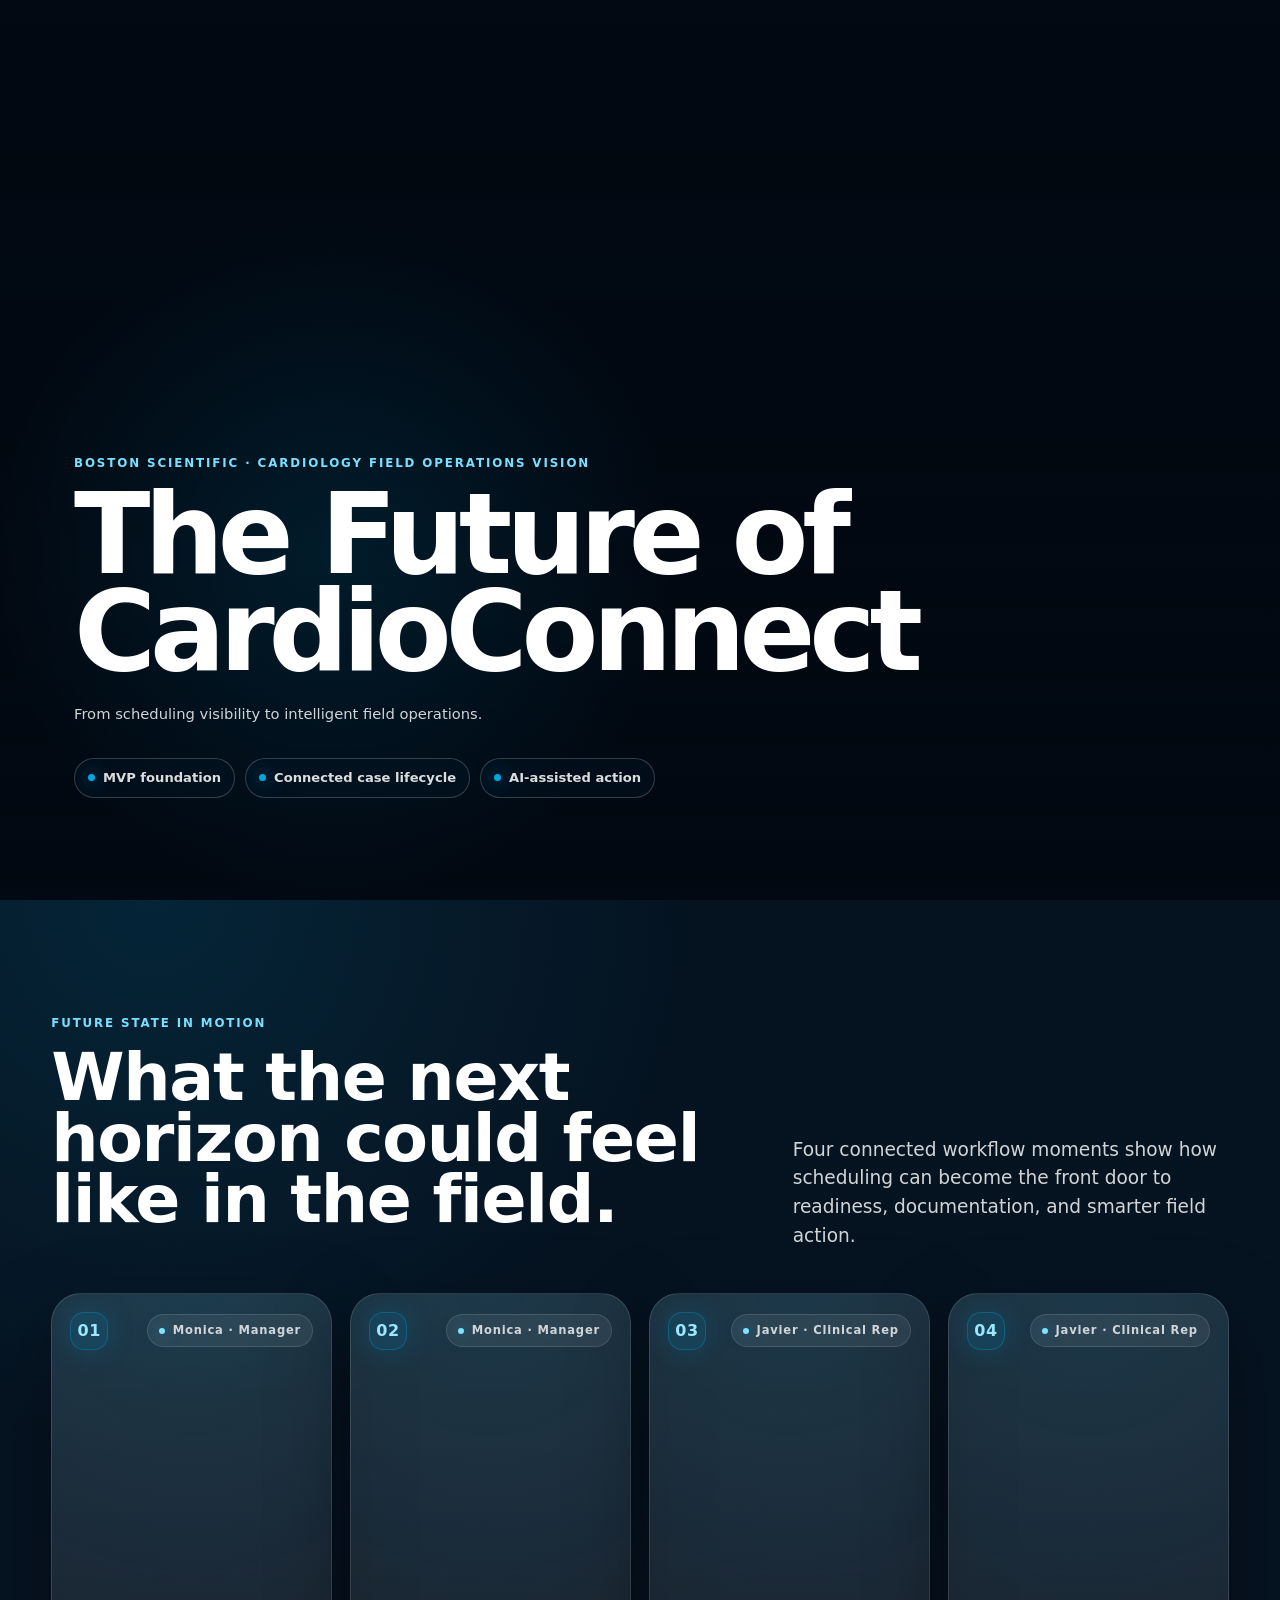
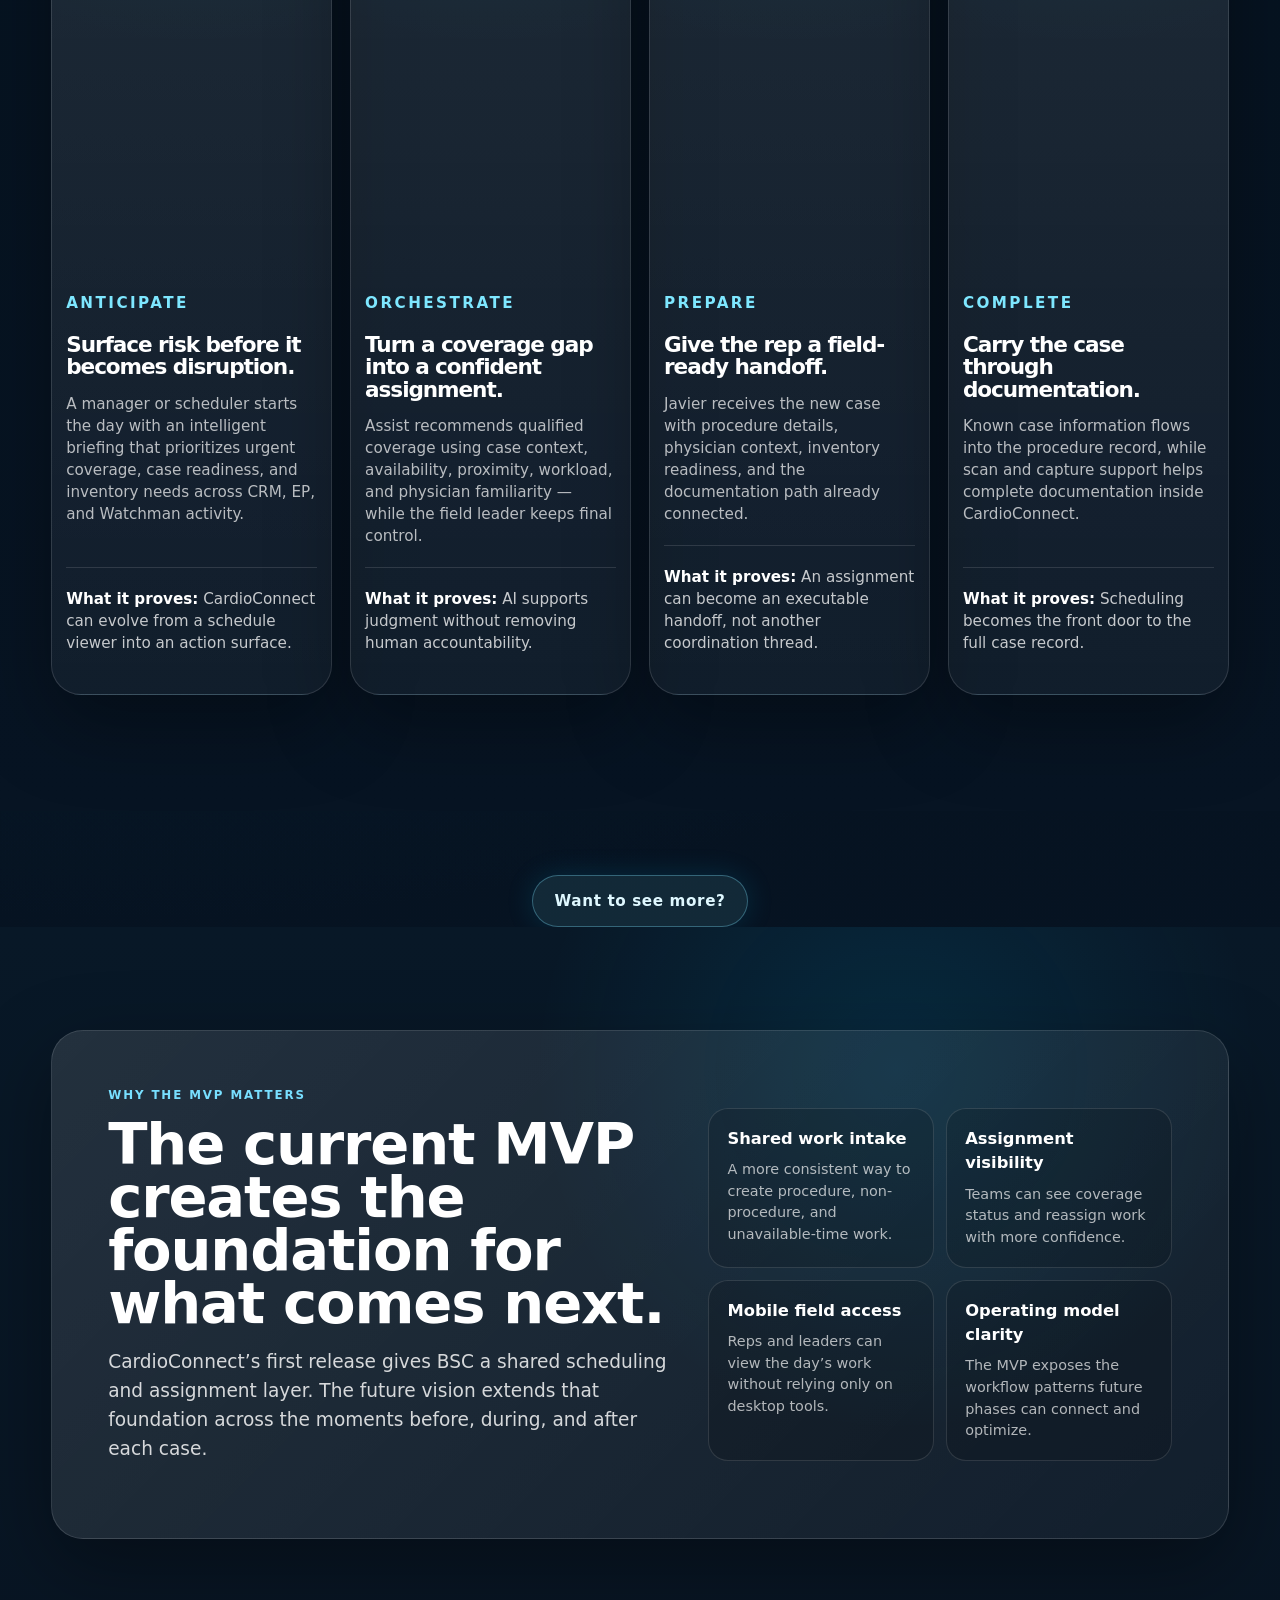
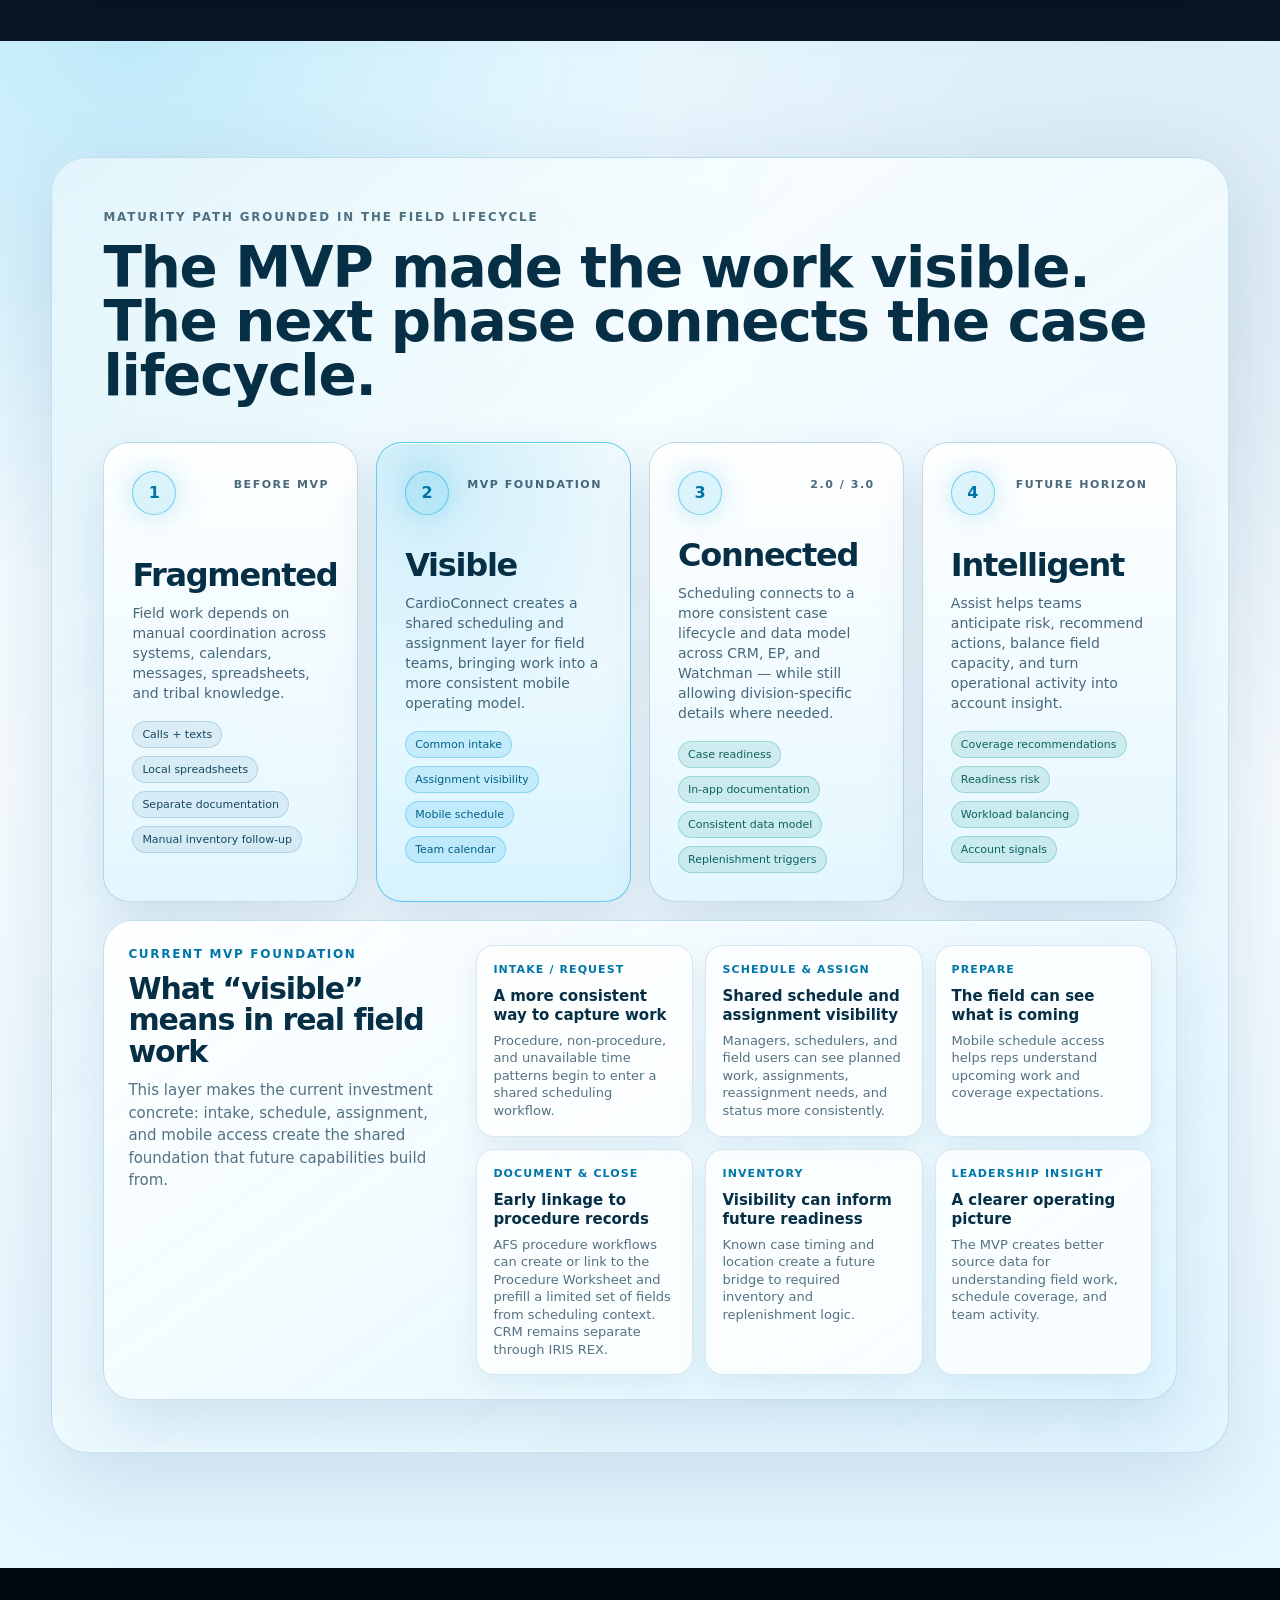
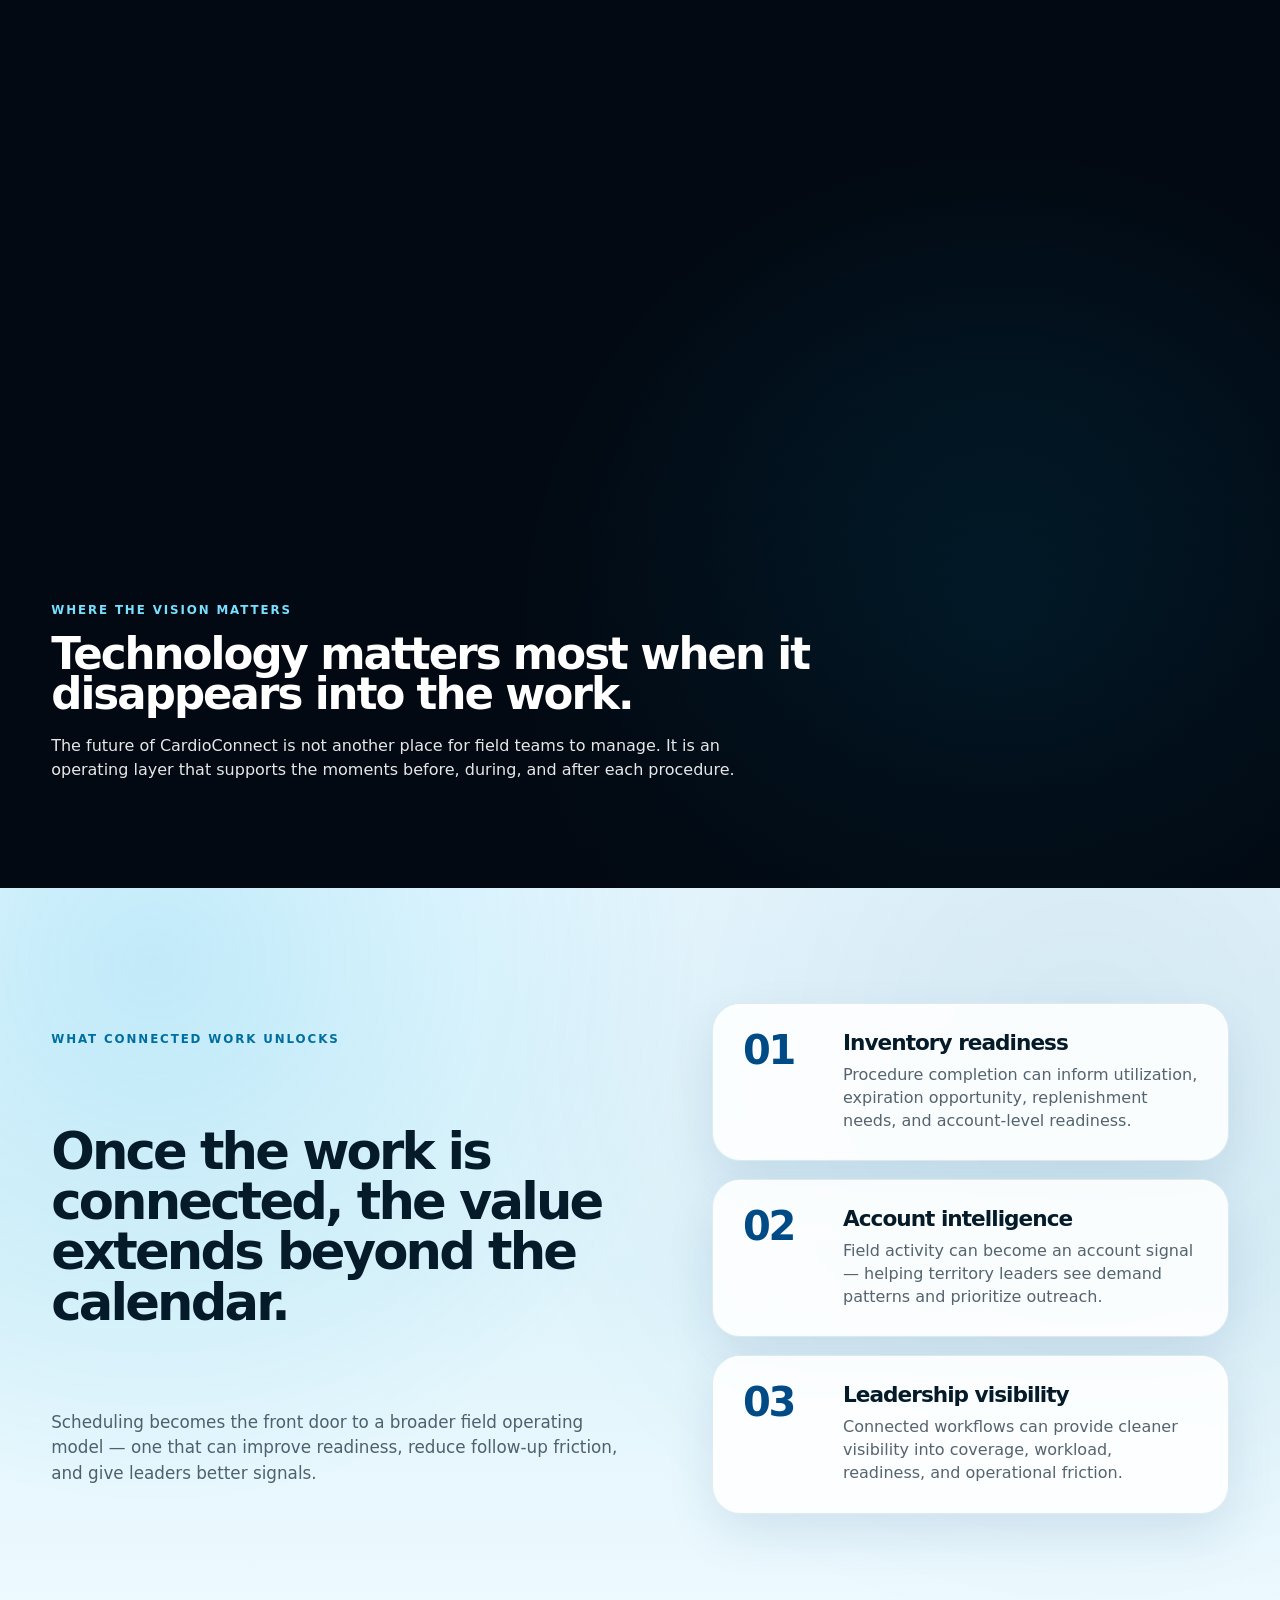
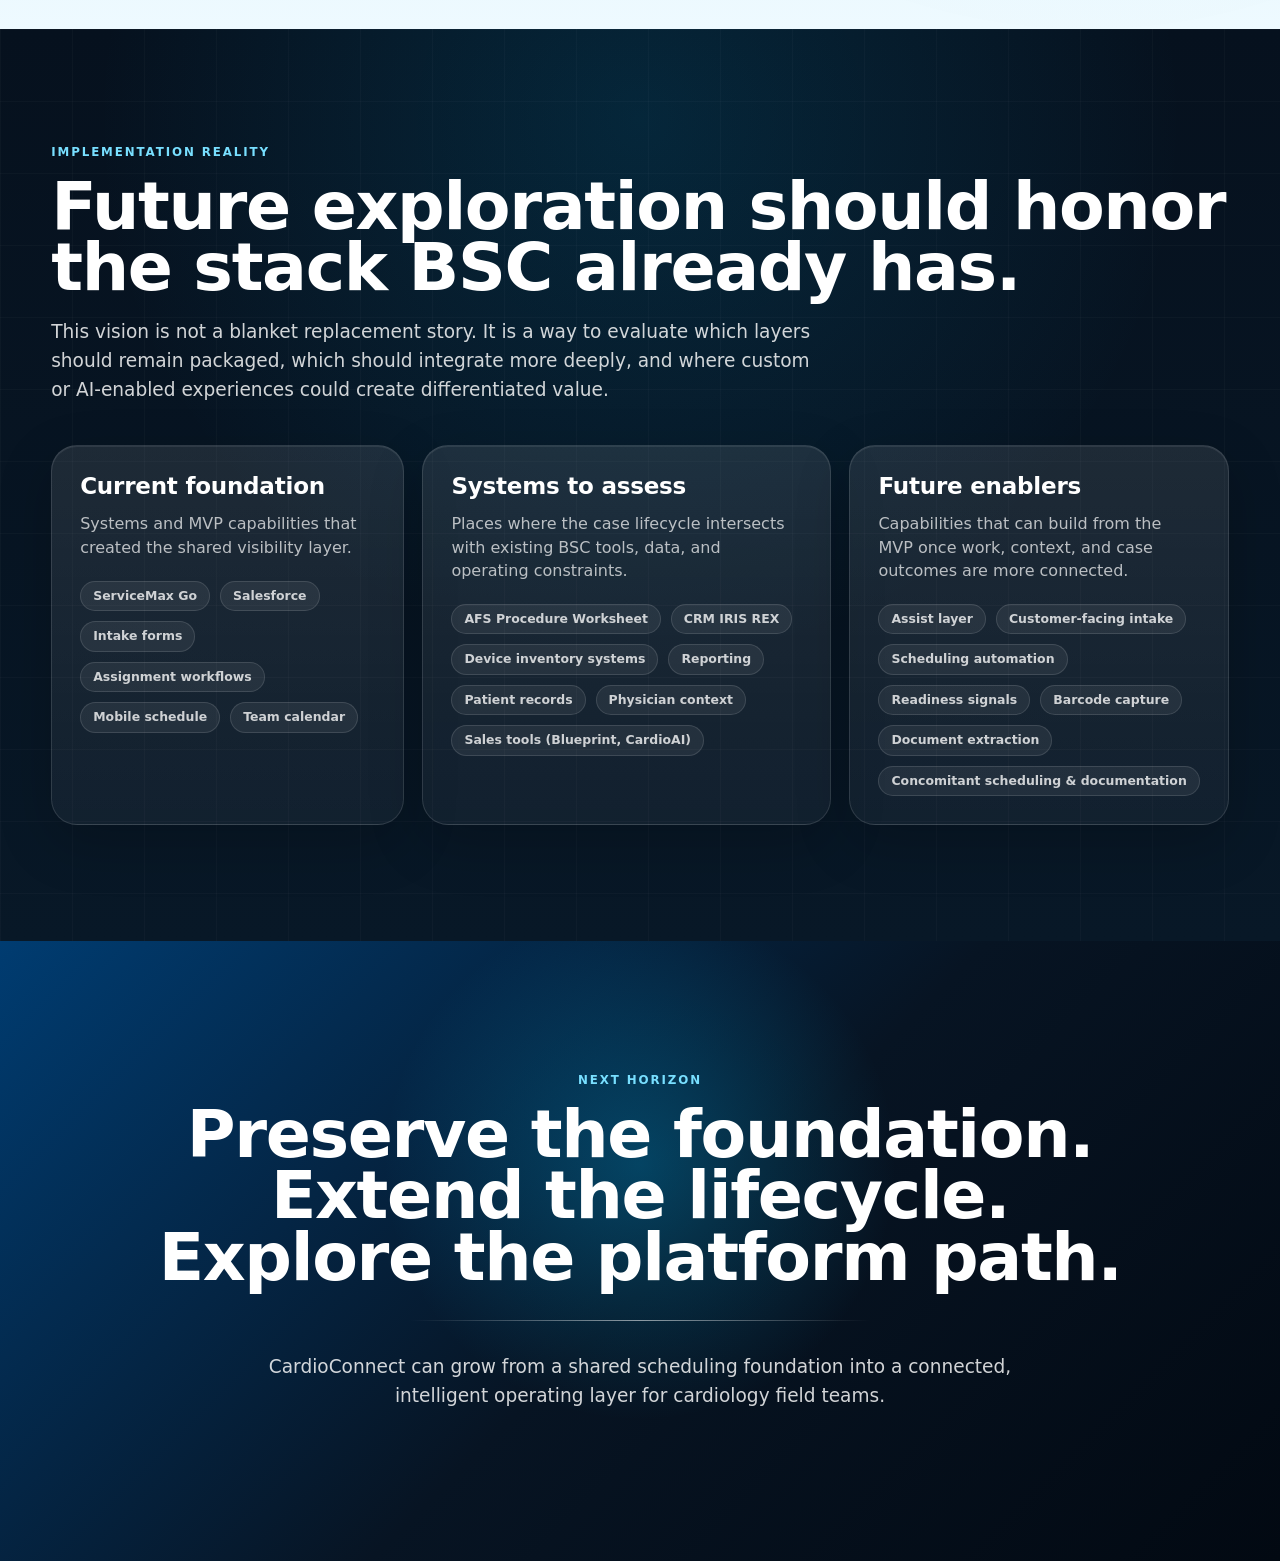
==== archive/index_v5.html @ bb1ecc70 "rename index" ====
<!doctype html>
<html lang="en">
<head>
  <meta charset="utf-8" />
  <meta name="viewport" content="width=device-width, initial-scale=1" />
  <title>CardioConnect 2.0+ | Future State Vision</title>
  <meta name="description" content="A future-state vision for evolving CardioConnect from scheduling visibility to intelligent field operations." />
  <style>
    :root {
      --bsc-blue: #003c71;
      --bsc-cyan: #00a6e0;
      --ink: #071423;
      --navy: #07121f;
      --navy-2: #0a1b2c;
      --navy-3: #10283f;
      --white: #ffffff;
      --muted: rgba(255,255,255,.68);
      --muted-strong: rgba(255,255,255,.82);
      --line: rgba(255,255,255,.13);
      --glass: rgba(255,255,255,.075);
      --glass-strong: rgba(255,255,255,.12);
      --shadow: 0 28px 80px rgba(0,0,0,.34);
      --radius-xl: 32px;
      --radius-lg: 24px;
      --radius-md: 18px;
      --ease: cubic-bezier(.2,.8,.2,1);
      color-scheme: dark;
    }

    * { box-sizing: border-box; }
    html { scroll-behavior: smooth; }
    body {
      margin: 0;
      font-family: Inter, ui-sans-serif, system-ui, -apple-system, BlinkMacSystemFont, "Segoe UI", sans-serif;
      background: radial-gradient(circle at 12% 5%, rgba(0,166,224,.18), transparent 28%), linear-gradient(180deg, #04101d 0%, #071423 42%, #06101d 100%);
      color: var(--white);
      line-height: 1.5;
    }

    a { color: inherit; text-decoration: none; }
    button { font: inherit; }

    .site-shell { overflow: hidden; }
    .section { position: relative; padding: clamp(84px, 9vw, 132px) clamp(22px, 4vw, 64px); }
    .section-inner { width: min(1220px, 100%); margin: 0 auto; position: relative; z-index: 2; }

    .kicker {
      margin: 0 0 14px;
      color: #78dfff;
      letter-spacing: .16em;
      text-transform: uppercase;
      font-size: .74rem;
      font-weight: 800;
    }
    h1, h2, h3, p { margin-top: 0; }
    h1 {
      font-size: clamp(3.5rem, 9vw, 7rem);
      line-height: .86;
      letter-spacing: -.055em;
      max-width: 980px;
      margin-bottom: 24px;
      font-weight: 790;
    }
    h2 {
      font-size: clamp(2.25rem, 5.2vw, 5.2rem);
      line-height: .92;
      letter-spacing: -.02em;
      margin-bottom: 20px;
      font-weight: 760;
    }
    h3 {
      font-size: clamp(1.2rem, 1.8vw, 1.65rem);
      line-height: 1.08;
      letter-spacing: -.01em;
      margin-bottom: 12px;
    }
    .lead {
      color: var(--muted-strong);
      max-width: 780px;
      font-size: clamp(1.05rem, 1.45vw, 1.28rem);
      line-height: 1.55;
    }

    /* Hero */
    .hero {
      min-height: 100svh;
      padding: 0;
      display: grid;
      place-items: stretch;
      background: #020912;
    }
    .hero-video {
      position: absolute;
      inset: 0;
      width: 100%;
      height: 100%;
      object-fit: cover;
      opacity: .92;
      filter: saturate(1.08) contrast(1.03);
      transform: scale(1.01);
    }
    .hero::before {
      content: "";
      position: absolute;
      inset: 0;
      background: linear-gradient(90deg, rgba(2,9,18,.28) 0%, rgba(2,9,18,.08) 44%, rgba(2,9,18,.38) 100%);
      z-index: 1;
      animation: heroShade 1.4s ease 2.1s forwards;
    }
    .hero::after {
      content: "";
      position: absolute;
      inset: 0;
      background: radial-gradient(circle at 26% 62%, rgba(0,166,224,.26), transparent 31%), linear-gradient(180deg, transparent 0%, rgba(2,9,18,.18) 52%, rgba(2,9,18,.88) 100%);
      z-index: 1;
      opacity: .48;
    }
    .hero-content {
      position: relative;
      z-index: 3;
      min-height: 100svh;
      display: flex;
      flex-direction: column;
      justify-content: flex-end;
      width: min(1260px, 100%);
      margin: 0 auto;
      padding: clamp(32px, 5vw, 72px) clamp(22px, 5vw, 72px) clamp(64px, 8vw, 104px);
      opacity: 0;
      transform: translateY(18px);
      animation: heroTextIn 1.15s var(--ease) 1.65s forwards;
    }
    .hero-title-row { max-width: 970px; }
.hero .lead {
  max-width: 620px;
  font-size: clamp(.92rem, 1.05vw, 1.05rem);
}
    .hero-badges { display: flex; flex-wrap: wrap; gap: 10px; margin-top: 32px; }
    .badge {
      display: inline-flex;
      align-items: center;
      gap: 8px;
      border: 1px solid rgba(255,255,255,.2);
      background: rgba(3,20,35,.46);
      backdrop-filter: blur(18px);
      color: rgba(255,255,255,.86);
      border-radius: 999px;
      padding: 9px 13px;
      font-weight: 700;
      font-size: .82rem;
    }
    .badge-dot { width: 7px; height: 7px; border-radius: 99px; background: var(--bsc-cyan); box-shadow: 0 0 18px rgba(0,166,224,.9); }

    @keyframes heroTextIn { to { opacity: 1; transform: translateY(0); } }
    @keyframes heroShade { to { background: linear-gradient(90deg, rgba(2,9,18,.76) 0%, rgba(2,9,18,.44) 48%, rgba(2,9,18,.68) 100%); } }

    /* Future workflow cards */
    .workflow-section {
      background:
        radial-gradient(circle at 12% 0%, rgba(0,166,224,.12), transparent 34rem),
        linear-gradient(180deg, rgba(5,18,31,.96), rgba(7,20,35,1));
    }
    .section-head {
      display: grid;
      grid-template-columns: minmax(0, .9fr) minmax(280px, .55fr);
      gap: 28px;
      align-items: end;
      margin-bottom: 42px;
    }
    .section-head .lead { margin-bottom: 0; }
    .workflow-grid {
      display: grid;
      grid-template-columns: repeat(4, minmax(0, 1fr));
      gap: 18px;
      align-items: stretch;
    }
    .workflow-card {
      min-width: 0;
      border: 1px solid rgba(255,255,255,.13);
      background:
        radial-gradient(circle at 50% 0%, rgba(0,166,224,.10), transparent 22rem),
        linear-gradient(180deg, rgba(255,255,255,.105), rgba(255,255,255,.045));
      border-radius: 30px;
      overflow: hidden;
      box-shadow: var(--shadow);
      position: relative;
      transition: transform .3s var(--ease), border-color .3s var(--ease), background .3s var(--ease), box-shadow .3s var(--ease);
      display: flex;
      flex-direction: column;
      padding-top: 72px;
    }
    .workflow-card::after {
      content: "";
      position: absolute;
      inset: 0;
      pointer-events: none;
      opacity: 0;
      transition: opacity .3s var(--ease);
      background:
        radial-gradient(circle at 28% 14%, rgba(0,166,224,.26), transparent 24rem),
        radial-gradient(circle at 86% 22%, rgba(139,45,211,.18), transparent 22rem);
    }
    .workflow-card:hover, .workflow-card.is-playing {
      transform: translateY(-8px);
      border-color: rgba(0,166,224,.58);
      box-shadow: 0 34px 95px rgba(0,166,224,.16), var(--shadow);
    }
    .workflow-card:hover::after, .workflow-card.is-playing::after { opacity: 1; }
    .workflow-topbar {
      position: absolute;
      top: 18px;
      left: 18px;
      right: 18px;
      z-index: 5;
      display: flex;
      align-items: center;
      justify-content: space-between;
      gap: 12px;
    }
    .card-number {
      display: grid;
      place-items: center;
      width: 38px;
      height: 38px;
      border-radius: 14px;
      background: rgba(0,166,224,.14);
      border: 1px solid rgba(0,166,224,.30);
      color: #9be7ff;
      font-weight: 850;
      letter-spacing: .04em;
      box-shadow: 0 0 28px rgba(0,166,224,.20);
      backdrop-filter: blur(14px);
    }
    .actor-tag {
      display: inline-flex;
      width: fit-content;
      align-items: center;
      gap: 8px;
      font-size: .72rem;
      letter-spacing: .07em;
      color: rgba(255,255,255,.78);
      font-weight: 800;
      border: 1px solid rgba(255,255,255,.12);
      background: rgba(255,255,255,.075);
      border-radius: 999px;
      padding: 7px 11px;
      backdrop-filter: blur(16px);
      white-space: nowrap;
    }
    .actor-tag::before { content: ""; width: 6px; height: 6px; border-radius: 999px; background: #7de3ff; box-shadow: 0 0 16px rgba(0,166,224,.75); }
    .workflow-media {
      position: relative;
      height: clamp(460px, 40vw, 570px);
      padding: 0 10px 18px;
      background: transparent;
      display: grid;
      place-items: center;
      z-index: 2;
    }
  .workflow-media video {
  display: block;
  height: 100%;
  width: auto;
  max-width: 100%;
  object-fit: contain;
  filter: saturate(1.03) contrast(1.02);

  /* Fix phone screen corner clipping */
  border-radius: 55px;
  overflow: hidden;
  clip-path: inset(0 round 55px);

  background: transparent;
  box-shadow: 0 18px 44px rgba(0,0,0,.22);
}
    .workflow-copy {
      padding: 14px 14px 20px;
      display: flex;
      flex-direction: column;
      flex: 1;
      position: relative;
      z-index: 2;
    }
    .workflow-chapter {
      margin: 0 0 15px;
      color: #00a6e0;
      letter-spacing: .16em;
      text-transform: uppercase;
      font-size: .76rem;
      font-weight: 850;
    }
    .workflow-copy h3 {
      font-size: clamp(1.35rem, 1.6vw, 1.72rem);
      line-height: 1.04;
      letter-spacing: -.05em;
      margin-bottom: 14px;
    }
    .workflow-copy p {
      color: rgba(255,255,255,.70);
      margin-bottom: 20px;
      font-size: clamp(.95rem, 1.06vw, 1.05rem);
      line-height: 1.45;
    }
    .workflow-copy .workflow-chapter {
  color: #7ee7ff;
}
    .workflow-proof {
      margin-top: auto;
      padding-top: 20px;
      border-top: 1px solid rgba(255,255,255,.12);
      color: rgba(255,255,255,.76) !important;
    }
    .workflow-proof strong { color: #fff; font-weight: 850; }

    /* Foundation bridge */
    .foundation {
      background:
        radial-gradient(circle at 70% 20%, rgba(0,166,224,.13), transparent 34%),
        linear-gradient(180deg, #081827, #081523);
      padding-top: clamp(76px, 8vw, 116px);
      padding-bottom: clamp(76px, 8vw, 116px);
    }
    .foundation-panel {
      display: grid;
      grid-template-columns: minmax(0, .88fr) minmax(360px, .72fr);
      gap: 34px;
      align-items: center;
      border: 1px solid rgba(255,255,255,.13);
      border-radius: var(--radius-xl);
      background: linear-gradient(135deg, rgba(255,255,255,.11), rgba(255,255,255,.045));
      box-shadow: var(--shadow);
      padding: clamp(28px, 4.5vw, 56px);
    }
    .foundation-panel h2 { font-size: clamp(2.2rem, 4.5vw, 4.3rem); margin-bottom: 18px; }
    .foundation-proof {
      display: grid;
      grid-template-columns: 1fr 1fr;
      gap: 12px;
    }
    .proof-card {
      border: 1px solid rgba(255,255,255,.12);
      border-radius: 20px;
      background: rgba(0,0,0,.15);
      padding: 18px;
      min-height: 132px;
    }
    .proof-card strong { display: block; font-size: 1.02rem; margin-bottom: 8px; }
    .proof-card span { color: rgba(255,255,255,.68); font-size: .9rem; display: block; }

    /* Maturity model */
    .maturity {
      background:
        radial-gradient(circle at 20% 0%, rgba(0,166,224,.18), transparent 32rem),
        radial-gradient(circle at 90% 10%, rgba(0,60,113,.35), transparent 36rem),
        linear-gradient(180deg, #03070c 0%, #040a12 45%, #02060a 100%);
    }
    .maturity-shell {
      border: 1px solid rgba(255,255,255,.10);
      border-radius: 36px;
      background: linear-gradient(145deg, rgba(255,255,255,.08), rgba(255,255,255,.035));
      box-shadow: var(--shadow);
      overflow: hidden;
      position: relative;
      padding: clamp(24px, 4vw, 56px);
    }
    .maturity-shell::before {
      content: "";
      position: absolute;
      inset: 0;
      background: linear-gradient(120deg, rgba(0,166,224,.10), transparent 40%, rgba(255,255,255,.04));
      pointer-events: none;
    }
    .mm-header-row {
      display: grid;
      grid-template-columns: 1fr;
      gap: 18px;
      align-items: end;
      margin-bottom: 34px;
      position: relative;
      z-index: 2;
    }
    .mm-lead {
      margin: 0;
      color: rgba(238,248,255,.68);
      font-size: 18px;
      line-height: 1.55;
      max-width: 520px;
    }
    .mm-lead strong { color: #eef8ff; font-weight: 650; }
    .mm-header-row h2 { font-size: clamp(2rem, 3.4vw, 3.55rem); line-height: .98; max-width: 980px; margin-bottom: 0; }
    .mm-timeline-wrap {
      position: relative;
      padding: 5px 0 8px;
      z-index: 2;
    }
  .mm-timeline-line {
  display: none;
}
    
    .mm-stages {
      display: grid;
      grid-template-columns: repeat(4, minmax(0, 1fr));
      gap: 18px;
      position: relative;
      z-index: 2;
    }
    .mm-stage-card {
  position: relative;
  min-height: 330px;
  border-radius: 26px;
  position: relative;
 padding: 96px 28px 28px;
  border: 1px solid rgba(255,255,255,.11);
  background: linear-gradient(180deg, rgba(255,255,255,.095), rgba(255,255,255,.045));
  box-shadow: inset 0 1px 0 rgba(255,255,255,.08), 0 18px 55px rgba(0,0,0,.25);
  transition: transform .25s ease, border-color .25s ease, background .25s ease;
  cursor: pointer;
  text-align: left;
  color: inherit;
  font: inherit;
  width: 100%;
}
    .mm-stage-card:hover, .mm-stage-card.active {
      transform: translateY(-6px);
      border-color: rgba(0,166,224,.55);
      background: linear-gradient(180deg, rgba(0,166,224,.16), rgba(255,255,255,.055));
    }
    .mm-stage-card.mvp {
      border-color: rgba(0,166,224,.42);
      background: linear-gradient(180deg, rgba(0,166,224,.18), rgba(255,255,255,.055));
    }
    .mm-stage-card.future { border-color: rgba(121,242,192,.24); }

    .mm-stage-node {
  position: absolute;
  top: 28px;
  left: 28px;

  width: 44px;
  height: 44px;
  border-radius: 999px;
  display: grid;
  place-items: center;

  background: rgba(0, 166, 224, .14);
  border: 1px solid rgba(0, 166, 224, .55);
  color: #7ee7ff;
  font-weight: 850;
  box-shadow: 0 0 30px rgba(0, 166, 224, .25);
  margin: 0;
}
    .mm-stage-meta {
  position: absolute;
  top: 34px;
  right: 28px;
  margin: 0;
  max-width: 170px;

  font-size: 9px;
  line-height: 1.15;
  letter-spacing: .1em;
  text-transform: uppercase;
  font-weight: 850;
  text-align: right;

  color: rgba(119, 198, 255, 0.58);
}
    .mm-stage-card h3 {
      font-size: clamp(1.65rem, 2.5vw, 2rem);
      line-height: 1;
      letter-spacing: -.04em;
      margin: 0 0 12px;
    }
    .mm-stage-card p {
      color: rgba(238,248,255,.68);
      margin: 0 0 18px;
      line-height: 1.43;
      font-size: 14px;
    }
    .mm-chips {
      display: flex;
      flex-wrap: wrap;
      gap: 8px;
      margin-top: auto;
    }
    .mm-chip {
      display: inline-flex;
      padding: 7px 9px;
      border-radius: 999px;
      border: 1px solid rgba(255,255,255,.12);
      background: rgba(255,255,255,.06);
      color: rgba(238,248,255,.78);
      font-size: 11px;
      line-height: 1;
      white-space: nowrap;
    }
    .mm-chip.mvp-chip {
      background: rgba(0,166,224,.16);
      color: #c7f3ff;
      border-color: rgba(0,166,224,.35);
    }
    .mm-chip.future-chip {
      background: rgba(121,242,192,.12);
      color: #d7ffef;
      border-color: rgba(121,242,192,.28);
    }
    .mm-proof-panel {
      display: grid;
      grid-template-columns: 330px minmax(0, 1fr);
      gap: 18px;
      border: 1px solid rgba(255,255,255,.11);
      background: linear-gradient(145deg, rgba(3,12,22,.86), rgba(10,35,54,.54));
      border-radius: 30px;
      padding: 24px;
      margin-top: 10px;
      box-shadow: inset 0 1px 0 rgba(255,255,255,.07);
      position: relative;
      z-index: 2;
    }
    .mm-proof-label {
      margin: 0 0 10px;
      color: rgba(185,231,255,.72);
      font-size: 12px;
      text-transform: uppercase;
      letter-spacing: .14em;
      font-weight: 800;
    }
    .mm-proof-title {
      margin: 0 0 12px;
      font-size: 30px;
      letter-spacing: -.035em;
      line-height: 1.05;
    }
    .mm-proof-copy {
      margin: 0;
      color: rgba(238,248,255,.68);
      line-height: 1.5;
      font-size: 15px;
    }
    .mm-proof-grid {
      display: grid;
      grid-template-columns: repeat(3, minmax(0, 1fr));
      gap: 12px;
    }
    .mm-proof-item {
      border-radius: 18px;
      border: 1px solid rgba(255,255,255,.10);
      background: rgba(255,255,255,.055);
      padding: 16px;
      min-height: 130px;
    }
    .mm-proof-item span {
      display: block;
      color: rgba(185,231,255,.62);
      font-size: 11px;
      letter-spacing: .10em;
      text-transform: uppercase;
      font-weight: 800;
      margin-bottom: 9px;
    }
    .mm-proof-item strong {
      display: block;
      font-size: 15px;
      line-height: 1.25;
      margin-bottom: 7px;
    }
    .mm-proof-item p {
      margin: 0;
      color: rgba(238,248,255,.62);
      font-size: 13px;
      line-height: 1.35;
    }
    .mm-bottom-claim {
      margin-top: 24px;
      display: grid;
      grid-template-columns: 1fr auto;
      gap: 22px;
      align-items: center;
      border-radius: 24px;
      padding: 20px 22px;
      background: linear-gradient(90deg, rgba(0,166,224,.16), rgba(121,242,192,.08));
      border: 1px solid rgba(0,166,224,.22);
      position: relative;
      z-index: 2;
    }
    .mm-bottom-claim p {
      margin: 0;
      color: rgba(238,248,255,.68);
      font-size: 15px;
      line-height: 1.45;
    }
    .mm-bottom-claim strong { color: #eef8ff; }
    .mm-mode-tag {
      color: #c6f7ff;
      border: 1px solid rgba(0,166,224,.32);
      background: rgba(0,166,224,.10);
      padding: 10px 14px;
      border-radius: 999px;
      font-size: 12px;
      font-weight: 750;
      white-space: nowrap;
    }


    /* Human moment */
    .human-moment {
      min-height: 920px;
      display: grid;
      align-items: stretch;
      padding-top: clamp(80px, 8vw, 120px);
      padding-bottom: clamp(56px, 7vw, 92px);
      background: #020912;
      overflow: hidden;
    }
    .human-moment video {
      position: absolute;
      inset: 0;
      width: 100%;
      height: 100%;
      object-fit: cover;
      object-position: center center;
      opacity: .94;
      filter: saturate(1.05) contrast(1.04);
    }
    .human-moment::before {
      content: "";
      position: absolute;
      inset: 0;
      z-index: 1;
      background:
        linear-gradient(180deg, rgba(2,9,18,.14) 0%, rgba(2,9,18,.18) 44%, rgba(2,9,18,.74) 100%),
        radial-gradient(circle at 78% 72%, rgba(0,166,224,.18), transparent 30rem),
        linear-gradient(90deg, rgba(2,9,18,.42) 0%, rgba(2,9,18,.10) 45%, rgba(2,9,18,.24) 100%);
    }
.human-moment .section-inner {
  position: relative;
  z-index: 2;
  display: flex;
  justify-content: flex-start;
  align-items: flex-end;
  min-height: 100%;
}
    .human-card {
  max-width: 760px;
  padding: 0;
  border: none;
  background: transparent;
  border-radius: 0;
  backdrop-filter: none;
  box-shadow: none;
}
    .human-card h2 {
  font-size: clamp(2.4rem, 3.4vw, 4.6rem);
  line-height: .92;
  letter-spacing: -.045em;
  max-width: 780px;
  margin-bottom: 20px;
}
.human-card .lead {
  font-size: clamp(1rem, 1.25vw, 1.22rem);
  line-height: 1.5;
  max-width: 720px;
  color: rgba(255,255,255,.9);
}

    /* Outcome / systems / closing */
    .outcomes {
      background:
        radial-gradient(circle at 86% 8%, rgba(0,166,224,.20), transparent 30rem),
        radial-gradient(circle at 12% 80%, rgba(0,60,113,.10), transparent 26rem),
        linear-gradient(180deg, #f2fbff 0%, #dff2f8 100%);
      color: var(--ink);
    }
    .outcomes .kicker { color: #005f86; }
    .outcomes .lead { color: rgba(7,20,35,.72); }
    .outcome-carousel-layout {
      display: grid;
      grid-template-columns: minmax(0, .9fr) minmax(420px, .82fr);
      gap: clamp(32px, 5vw, 72px);
      align-items: center;
    }
    .outcome-intro h2 { max-width: 760px; }
    .outcome-tabs {
      display: inline-flex;
      gap: 8px;
      background: rgba(255,255,255,.62);
      border: 1px solid rgba(0,60,113,.13);
      border-radius: 999px;
      padding: 7px;
      margin-top: 30px;
      box-shadow: 0 14px 44px rgba(0,60,113,.09);
    }
    .outcome-tab {
      border: 0;
      border-radius: 999px;
      background: transparent;
      color: rgba(7,20,35,.68);
      padding: 10px 14px;
      font-weight: 850;
      cursor: pointer;
      transition: background .22s var(--ease), color .22s var(--ease), box-shadow .22s var(--ease);
    }
    .outcome-tab.active {
      background: #003c71;
      color: #fff;
      box-shadow: 0 8px 22px rgba(0,60,113,.20);
    }
    .outcome-stage {
      min-height: 440px;
      background: rgba(255,255,255,.82);
      border: 1px solid rgba(0,60,113,.12);
      border-radius: 34px;
      box-shadow: 0 26px 86px rgba(0,60,113,.16);
      padding: clamp(28px, 4vw, 44px);
      position: relative;
      overflow: hidden;
    }
    .outcome-stage::before {
      content: "";
      position: absolute;
      inset: 0;
      background: radial-gradient(circle at 85% 12%, rgba(0,166,224,.22), transparent 22rem);
      pointer-events: none;
    }
    .outcome-card-panel {
      position: relative;
      z-index: 2;
      animation: softIn .28s var(--ease);
    }
    .outcome-label {
      display: inline-flex;
      align-items: center;
      gap: 8px;
      margin-bottom: 22px;
      border-radius: 999px;
      background: rgba(0,60,113,.08);
      border: 1px solid rgba(0,60,113,.12);
      color: rgba(7,20,35,.72);
      padding: 9px 12px;
      font-size: .78rem;
      font-weight: 850;
      letter-spacing: .03em;
    }
    .outcome-label::before { content: ""; width: 8px; height: 8px; border-radius: 99px; background: #00a6e0; box-shadow: 0 0 18px rgba(0,166,224,.8); }
    .outcome-card-panel h3 {
      font-size: clamp(2rem, 3.2vw, 3.2rem);
      line-height: .95;
      letter-spacing: -.06em;
      margin-bottom: 18px;
      color: #071423;
    }
    .outcome-card-panel p {
      color: rgba(7,20,35,.72);
      font-size: clamp(1rem, 1.25vw, 1.18rem);
      line-height: 1.5;
      margin-bottom: 26px;
    }
    .outcome-bullets {
      display: grid;
      gap: 12px;
      padding: 0;
      margin: 0;
      list-style: none;
    }
    .outcome-bullets li {
      display: grid;
      grid-template-columns: 10px 1fr;
      gap: 14px;
      color: rgba(7,20,35,.74);
      align-items: start;
      line-height: 1.42;
    }
    .outcome-bullets li::before {
      content: "";
      width: 8px;
      height: 8px;
      border-radius: 99px;
      background: #00a6e0;
      margin-top: .55em;
      box-shadow: 0 0 14px rgba(0,166,224,.52);
    }
    @keyframes softIn { from { opacity: 0; transform: translateX(10px); } to { opacity: 1; transform: translateX(0); } }

    .systems {
      background:
        linear-gradient(rgba(255,255,255,.025) 1px, transparent 1px),
        linear-gradient(90deg, rgba(255,255,255,.025) 1px, transparent 1px),
        radial-gradient(circle at 50% 10%, rgba(0,166,224,.14), transparent 34rem),
        linear-gradient(180deg, #06111e, #081827);
      background-size: 72px 72px, 72px 72px, auto, auto;
    }
    .systems .lead { max-width: 760px; }
    .system-card-row {
      display: grid;
      grid-template-columns: .95fr 1.1fr .95fr;
      gap: 18px;
      align-items: stretch;
      margin-top: 40px;
    }
    .system-info-card {
      border: 1px solid rgba(255,255,255,.12);
      border-radius: 26px;
      background: linear-gradient(180deg, rgba(255,255,255,.095), rgba(255,255,255,.045));
      padding: 28px;
      box-shadow: inset 0 1px 0 rgba(255,255,255,.08), 0 18px 55px rgba(0,0,0,.20);
      min-height: 250px;
    }
    .system-info-card h3 {
      font-size: clamp(1.35rem, 1.8vw, 1.75rem);
      margin-bottom: 14px;
    }
    .system-info-card p {
      color: rgba(255,255,255,.70);
      margin-bottom: 22px;
      line-height: 1.45;
    }
    .chip-cloud { display: flex; flex-wrap: wrap; gap: 10px; }
    .system-pill {
      display: inline-flex;
      align-items: center;
      border: 1px solid rgba(255,255,255,.12);
      border-radius: 999px;
      background: rgba(255,255,255,.065);
      color: rgba(255,255,255,.78);
      padding: 8px 12px;
      font-size: .78rem;
      line-height: 1;
      font-weight: 780;
      white-space: nowrap;
    }

    .closing {
      min-height: 620px;
      display: grid;
      place-items: center;
      text-align: center;
      background:
        radial-gradient(circle at 50% 36%, rgba(0,166,224,.30), transparent 34%),
        linear-gradient(135deg, #003c71 0%, #071423 52%, #020912 100%);
    }
    .closing h2 { max-width: 1020px; margin-left: auto; margin-right: auto; }
    .closing .lead { margin-left: auto; margin-right: auto; max-width: 760px; }
    .closing-line {
      width: min(460px, 80%);
      height: 1px;
      background: linear-gradient(90deg, transparent, rgba(255,255,255,.54), transparent);
      margin: 32px auto;
    }

    /* LIGHT MODE TREATMENT — Maturity Path */
.maturity {
  background:
    radial-gradient(circle at 12% 10%, rgba(0, 166, 224, .18), transparent 32rem),
    radial-gradient(circle at 85% 20%, rgba(0, 60, 113, .10), transparent 34rem),
    linear-gradient(180deg, #f2fbff 0%, #e1f5ff 52%, #f7fcff 100%);
  color: #062f46;
}

.maturity .maturity-shell,
.maturity .mockup-shell {
  background:
    linear-gradient(145deg, rgba(255,255,255,.88), rgba(218,243,255,.74));
  border: 1px solid rgba(0, 96, 142, .16);
  box-shadow: 0 30px 90px rgba(0, 60, 113, .14);
}

.maturity .eyebrow {
  color: #0076a8;
}

.maturity h1,
.maturity h2,
.maturity .section-title {
  color: #062f46;
}

.maturity .lead,
.maturity p {
  color: rgba(6, 47, 70, .68);
}

/* Maturity stage cards — light blue */
.maturity .stage-card {
  background:
    linear-gradient(180deg, rgba(255,255,255,.92), rgba(226,246,255,.82));
  border: 1px solid rgba(0, 96, 142, .18);
  box-shadow:
    inset 0 1px 0 rgba(255,255,255,.9),
    0 18px 45px rgba(0, 60, 113, .12);
  color: #062f46;
}

.maturity .stage-card:hover,
.maturity .stage-card.active {
  background:
    radial-gradient(circle at 20% 0%, rgba(0,166,224,.18), transparent 18rem),
    linear-gradient(180deg, #ffffff, #dff5ff);
  border-color: rgba(0, 166, 224, .48);
  box-shadow:
    0 22px 60px rgba(0, 166, 224, .18),
    inset 0 1px 0 rgba(255,255,255,.95);
}

.maturity .stage-card.mvp {
  background:
    radial-gradient(circle at 12% 0%, rgba(0,166,224,.20), transparent 18rem),
    linear-gradient(180deg, #ffffff, #d9f4ff);
  border-color: rgba(0, 166, 224, .42);
}

.maturity .stage-card.future {
  background:
    linear-gradient(180deg, rgba(255,255,255,.92), rgba(228,250,247,.84));
  border-color: rgba(0, 150, 136, .22);
}

/* Maturity numbers + chips — light mode */
.maturity .stage-node {
  background: rgba(0, 166, 224, .12);
  border: 1px solid rgba(0, 166, 224, .42);
  color: #006f9f;
  box-shadow: 0 0 24px rgba(0, 166, 224, .20);
}

.maturity .stage-meta {
  color: rgba(6, 47, 70, .58);
}

.maturity .stage-card h2 {
  color: #062f46;
}

.maturity .stage-card p {
  color: rgba(6, 47, 70, .66);
}

.maturity .chip {
  background: rgba(0, 96, 142, .08);
  border-color: rgba(0, 96, 142, .16);
  color: #16475f;
}

.maturity .chip.mvp-chip {
  background: rgba(0, 166, 224, .14);
  border-color: rgba(0, 166, 224, .28);
  color: #005f88;
}

.maturity .chip.future-chip {
  background: rgba(0, 150, 136, .12);
  border-color: rgba(0, 150, 136, .24);
  color: #0b625b;
}

/* Maturity proof panel — light mode */
.maturity .proof-panel {
  background:
    linear-gradient(145deg, rgba(255,255,255,.90), rgba(225,247,255,.78));
  border: 1px solid rgba(0, 96, 142, .16);
  box-shadow: 0 18px 50px rgba(0, 60, 113, .10);
}

.maturity .proof-label {
  color: #0076a8;
}

.maturity .proof-title {
  color: #062f46;
}

.maturity .proof-copy {
  color: rgba(6, 47, 70, .68);
}

.maturity .proof-item {
  background: rgba(255,255,255,.70);
  border: 1px solid rgba(0, 96, 142, .12);
}

.maturity .proof-item span {
  color: #0076a8;
}

.maturity .proof-item strong {
  color: #062f46;
}

.maturity .proof-item p {
  color: rgba(6, 47, 70, .62);
}

/* REFINED LIGHT BLUE MATURITY SECTION */
#maturity {
  background:
    radial-gradient(circle at 10% 0%, rgba(0,166,224,.22), transparent 34rem),
    radial-gradient(circle at 88% 12%, rgba(0,60,113,.10), transparent 38rem),
    linear-gradient(180deg, #eaf9ff 0%, #f6fcff 48%, #e5f7ff 100%);
  color: #062f46;
}

#maturity .maturity-shell {
  background:
    linear-gradient(145deg, rgba(255,255,255,.92), rgba(220,244,255,.82));
  border: 1px solid rgba(0, 96, 142, .18);
  box-shadow: 0 28px 90px rgba(0, 60, 113, .14);
}

#maturity .section-kicker,
#maturity .eyebrow {
  color: #0076a8;
}

#maturity h2 {
  color: #062f46;
  font-size: clamp(2.8rem, 5vw, 5.4rem);
  line-height: .96;
  max-width: 1180px;
}

/* LIGHT MATURITY CARDS */
#maturity .stage-card {
  background:
    linear-gradient(180deg, rgba(255,255,255,.94), rgba(226,246,255,.84));
  border: 1px solid rgba(0, 96, 142, .22);
  box-shadow:
    inset 0 1px 0 rgba(255,255,255,.9),
    0 20px 50px rgba(0, 60, 113, .12);
  color: #062f46;
}

#maturity .stage-card.active,
#maturity .stage-card:hover {
  background:
    radial-gradient(circle at 18% 0%, rgba(0,166,224,.22), transparent 18rem),
    linear-gradient(180deg, #ffffff, #d8f4ff);
  border-color: rgba(0, 166, 224, .55);
  box-shadow:
    0 24px 70px rgba(0, 166, 224, .20),
    inset 0 1px 0 rgba(255,255,255,.95);
}

#maturity .stage-node {
  background: rgba(0, 166, 224, .13);
  border: 1px solid rgba(0, 166, 224, .48);
  color: #0076a8;
}

#maturity .stage-meta {
  color: rgba(6, 47, 70, .62);
}

#maturity .stage-card h2 {
  color: #062f46;
}

#maturity .stage-card p {
  color: rgba(6, 47, 70, .72);
}

#maturity .chip,
#maturity .mvp-chip,
#maturity .future-chip {
  background: rgba(0, 96, 142, .08);
  border: 1px solid rgba(0, 96, 142, .18);
  color: #16475f;
  opacity: 1;
}

#maturity .mvp-chip {
  background: rgba(0, 166, 224, .14);
  border-color: rgba(0, 166, 224, .30);
  color: #005f88;
}

#maturity .future-chip {
  background: rgba(0, 150, 136, .13);
  border-color: rgba(0, 150, 136, .26);
  color: #0b625b;
}

/* LIGHT PROOF PANEL */
#maturity .proof-panel {
  background:
    linear-gradient(145deg, rgba(255,255,255,.92), rgba(221,245,255,.84));
  border: 1px solid rgba(0, 96, 142, .18);
  box-shadow:
    inset 0 1px 0 rgba(255,255,255,.85),
    0 22px 60px rgba(0, 60, 113, .12);
}

#maturity .proof-label {
  color: #0076a8;
}

#maturity .proof-title {
  color: #062f46;
}

#maturity .proof-copy {
  color: rgba(6, 47, 70, .72);
}

#maturity .proof-item {
  background: rgba(255,255,255,.72);
  border: 1px solid rgba(0, 96, 142, .14);
  box-shadow: 0 10px 28px rgba(0, 60, 113, .08);
}

#maturity .proof-item span {
  color: #0076a8;
}

#maturity .proof-item strong {
  color: #062f46;
}

#maturity .proof-item p {
  color: rgba(6, 47, 70, .68);
}

    @media (max-width: 1050px) {
      .workflow-grid, .mm-stages, .mm-proof-grid, .system-card-row { grid-template-columns: repeat(2, minmax(0, 1fr)); }
      .section-head, .foundation-panel, .outcome-carousel-layout, .mm-header-row, .mm-proof-panel { grid-template-columns: 1fr; }
      .outcome-carousel-layout, .system-card-row { grid-template-columns: 1fr; }
    }
    @media (max-width: 650px) {
      .section { padding-left: 18px; padding-right: 18px; }
      .workflow-grid, .mm-stages, .mm-proof-grid, .foundation-proof, .system-card-row { grid-template-columns: 1fr; }
      h1 { font-size: clamp(3.4rem, 20vw, 5.5rem); }
      .hero-content { padding-bottom: 56px; }
      .mm-timeline-line { display: none; }
      .mm-bottom-claim { grid-template-columns: 1fr; }
      .workflow-media { aspect-ratio: 55/108; max-height: none; }
    }

    @media (prefers-reduced-motion: reduce) {
      *, *::before, *::after { animation-duration: .01ms !important; animation-iteration-count: 1 !important; scroll-behavior: auto !important; transition: none !important; }
      video { animation: none !important; }
    }

    /* FORCE LIGHT BLUE MATURITY SECTION — correct mm-* classes */

#maturity {
  background:
    radial-gradient(circle at 10% 0%, rgba(0,166,224,.18), transparent 34rem),
    radial-gradient(circle at 88% 12%, rgba(0,60,113,.08), transparent 38rem),
    linear-gradient(180deg, #eaf9ff 0%, #f7fcff 48%, #e5f7ff 100%) !important;
  color: #062f46 !important;
}

#maturity .maturity-shell {
  background: linear-gradient(145deg, rgba(255,255,255,.94), rgba(222,245,255,.86)) !important;
  border: 1px solid rgba(0, 96, 142, .18) !important;
  box-shadow: 0 28px 90px rgba(0, 60, 113, .14) !important;
}

/* Header */
#maturity .section-kicker,
#maturity .eyebrow {
  color: #0076a8 !important;
}

#maturity .mm-header-row h2 {
  color: #062f46 !important;
  font-size: clamp(2.6rem, 4.4vw, 4.8rem) !important;
  line-height: .96 !important;
  max-width: 1180px !important;
}

/* Remove line */
#maturity .mm-timeline-line {
  display: none !important;
}

/* Stage cards */
#maturity .mm-stage-card {
  position: relative !important;
  padding: 96px 28px 28px !important;
  background: linear-gradient(180deg, rgba(255,255,255,.96), rgba(226,246,255,.86)) !important;
  border: 1px solid rgba(0, 96, 142, .22) !important;
  box-shadow:
    inset 0 1px 0 rgba(255,255,255,.9),
    0 20px 50px rgba(0, 60, 113, .12) !important;
  color: #062f46 !important;
  transform: none !important;
}

#maturity .mm-stage-card.active,
#maturity .mm-stage-card:hover {
  background:
    radial-gradient(circle at 18% 0%, rgba(0,166,224,.20), transparent 18rem),
    linear-gradient(180deg, #ffffff, #d8f4ff) !important;
  border-color: rgba(0, 166, 224, .55) !important;
  transform: none !important;
}

#maturity .mm-stage-node {
  position: absolute !important;
  top: 28px !important;
  left: 28px !important;
  width: 44px !important;
  height: 44px !important;
  margin: 0 !important;
  background: rgba(0, 166, 224, .13) !important;
  border: 1px solid rgba(0, 166, 224, .48) !important;
  color: #0076a8 !important;
}

#maturity .mm-stage-meta {
  position: absolute !important;
  top: 36px !important;
  right: 28px !important;
  margin: 0 !important;
  max-width: 160px !important;
  font-size: 11px !important;
  line-height: 1.15 !important;
  letter-spacing: .14em !important;
  text-align: right !important;
  color: rgba(6, 47, 70, .62) !important;
}

#maturity .mm-stage-card h3 {
  color: #062f46 !important;
}

#maturity .mm-stage-card p {
  color: rgba(6, 47, 70, .72) !important;
}

/* Chips — this fixes the missing Fragmented chips */
#maturity .mm-chip {
  background: rgba(0, 96, 142, .08) !important;
  border: 1px solid rgba(0, 96, 142, .18) !important;
  color: #16475f !important;
  opacity: 1 !important;
}

#maturity .mm-chip.mvp-chip {
  background: rgba(0, 166, 224, .14) !important;
  border-color: rgba(0, 166, 224, .30) !important;
  color: #005f88 !important;
}

#maturity .mm-chip.future-chip {
  background: rgba(0, 150, 136, .13) !important;
  border-color: rgba(0, 150, 136, .26) !important;
  color: #0b625b !important;
}

/* Proof panel */
#maturity .mm-proof-panel {
  background: linear-gradient(145deg, rgba(255,255,255,.94), rgba(221,245,255,.86)) !important;
  border: 1px solid rgba(0, 96, 142, .18) !important;
  box-shadow:
    inset 0 1px 0 rgba(255,255,255,.85),
    0 22px 60px rgba(0, 60, 113, .12) !important;
}

#maturity .mm-proof-label,
#maturity .mm-proof-item span {
  color: #0076a8 !important;
}

#maturity .mm-proof-title,
#maturity .mm-proof-item strong {
  color: #062f46 !important;
}

#maturity .mm-proof-copy,
#maturity .mm-proof-item p {
  color: rgba(6, 47, 70, .68) !important;
}

#maturity .mm-proof-item {
  background: rgba(255,255,255,.76) !important;
  border: 1px solid rgba(0, 96, 142, .14) !important;
  box-shadow: 0 10px 28px rgba(0, 60, 113, .08) !important;
}

    /* Outcome / systems / closing */
    .outcomes {
      background: linear-gradient(180deg, #eef8fc 0%, #dff2f8 100%);
      color: var(--ink);
    }
    .outcomes .kicker { color: #005f86; }
    .outcomes .lead { color: rgba(7,20,35,.72); }
    .outcome-grid {
      display: grid; grid-template-columns: repeat(3, minmax(0, 1fr)); gap: 18px; margin-top: 38px;
    }
    .outcome-card {
      background: rgba(255,255,255,.8);
      border: 1px solid rgba(0,60,113,.12);
      border-radius: 26px;
      padding: 26px;
      box-shadow: 0 22px 70px rgba(0,60,113,.12);
    }
    .outcome-number { font-size: 3.2rem; line-height: .9; letter-spacing: -.07em; color: var(--bsc-blue); font-weight: 820; margin-bottom: 22px; }
    .outcome-card p { color: rgba(7,20,35,.72); margin-bottom: 0; }

    /* OUTCOMES SECTION — 60/40 LIGHT BLUE LAYOUT */
.outcomes {
  background:
    radial-gradient(circle at 12% 10%, rgba(0, 166, 224, .18), transparent 34rem),
    radial-gradient(circle at 85% 20%, rgba(0, 60, 113, .08), transparent 38rem),
    linear-gradient(180deg, #e8f8ff 0%, #dff4fb 52%, #eefaff 100%);
  color: #061b2a;
}

.outcomes .section-inner {
  max-width: 1480px;
  display: grid;
  grid-template-columns: minmax(0, 1.2fr) minmax(420px, .8fr);
  column-gap: clamp(48px, 7vw, 96px);
  align-items: center;
}

/* Keep the text content on the left */
.outcomes .kicker,
.outcomes h2,
.outcomes .lead {
  grid-column: 1;
}

.outcomes .kicker {
  color: #006f9f;
}

.outcomes h2 {
  color: #061b2a;
  max-width: 900px;
  font-size: clamp(3.5rem, 7vw, 7.8rem);
  line-height: .92;
  letter-spacing: -.07em;
}

.outcomes .lead {
  max-width: 720px;
  color: rgba(6, 27, 42, .68);
}

/* Move the 3 cards to the right and stack them */
.outcomes .outcome-grid {
  grid-column: 2;
  grid-row: 1 / span 3;
  display: grid;
  grid-template-columns: 1fr;
  gap: 18px;
}

/* White stacked cards */
.outcomes .outcome-card {
  display: grid;
  grid-template-columns: 82px minmax(0, 1fr);
  gap: 22px;
  align-items: start;

  padding: 28px 30px;
  border-radius: 28px;
  background: rgba(255,255,255,.86);
  border: 1px solid rgba(0, 96, 142, .12);
  box-shadow:
    inset 0 1px 0 rgba(255,255,255,.9),
    0 20px 48px rgba(0, 60, 113, .10);
}

.outcomes .outcome-card:hover {
  transform: translateY(-4px);
  border-color: rgba(0, 166, 224, .30);
  box-shadow:
    inset 0 1px 0 rgba(255,255,255,.95),
    0 24px 64px rgba(0, 166, 224, .16);
}

.outcomes .outcome-number {
  color: #004b86;
  font-size: clamp(2.4rem, 3vw, 3.3rem);
  line-height: .9;
  letter-spacing: -.06em;
  font-weight: 900;
}

.outcomes .outcome-card h3 {
  margin: 0 0 10px;
  color: #061b2a;
  font-size: clamp(1.3rem, 1.6vw, 1.75rem);
  line-height: 1.05;
  letter-spacing: -.045em;
}

.outcomes .outcome-card p {
  margin: 0;
  color: rgba(6, 27, 42, .68);
  font-size: 1rem;
  line-height: 1.45;
}

/* Responsive */
@media (max-width: 1100px) {
  .outcomes .section-inner {
    grid-template-columns: 1fr;
  }

  .outcomes .outcome-grid {
    grid-column: 1;
    grid-row: auto;
    margin-top: 36px;
  }
}

@media (max-width: 760px) {
  .outcomes h2 {
    font-size: clamp(3rem, 13vw, 4.4rem);
  }

  .outcomes .outcome-card {
    grid-template-columns: 1fr;
  }
}

/* FIX OUTCOMES 60/40 SECTION */
.outcomes {
  background:
    radial-gradient(circle at 12% 10%, rgba(0, 166, 224, .16), transparent 34rem),
    radial-gradient(circle at 85% 20%, rgba(0, 60, 113, .08), transparent 38rem),
    linear-gradient(180deg, #e8f8ff 0%, #dff4fb 52%, #eefaff 100%);
  color: #061b2a;
}

.outcomes .section-inner {
  max-width: 1480px;
  margin: 0 auto;
  display: grid;
  grid-template-columns: minmax(0, 1.05fr) minmax(440px, .95fr);
  grid-template-rows: auto auto auto;
  column-gap: clamp(56px, 7vw, 104px);
  align-items: center;
}

.outcomes .kicker,
.outcomes h2,
.outcomes .lead {
  grid-column: 1;
}

.outcomes .kicker {
  margin: 0 0 22px;
  color: #006f9f;
  text-align: left;
}

.outcomes h2 {
  margin: 0;
  color: #061b2a;
  max-width: 720px;
  font-size: clamp(2.8rem, 4vw, 4.8rem);
  line-height: .98;
  letter-spacing: -.055em;
}

.outcomes .lead {
  margin: 28px 0 0;
  max-width: 760px;
  color: rgba(6, 27, 42, .68);
  font-size: clamp(1.05rem, 1.25vw, 1.28rem);
  line-height: 1.5;
}

/* Stack cards on right */
.outcomes .outcome-grid {
  grid-column: 2;
  grid-row: 1 / span 3;
  display: grid;
  grid-template-columns: 1fr;
  gap: 18px;
  margin: 0;
}

/* Correct card internal layout for your actual HTML */
.outcomes .outcome-card {
  display: grid;
  grid-template-columns: 76px minmax(0, 1fr);
  grid-template-areas:
    "number title"
    "number body";
  column-gap: 24px;
  row-gap: 8px;
  align-items: start;

  padding: 28px 30px;
  border-radius: 28px;
  background: rgba(255,255,255,.88);
  border: 1px solid rgba(0, 96, 142, .12);
  box-shadow:
    inset 0 1px 0 rgba(255,255,255,.9),
    0 20px 48px rgba(0, 60, 113, .10);
}

.outcomes .outcome-number {
  grid-area: number;
  color: #004b86;
  font-size: clamp(2.5rem, 3vw, 3.4rem);
  line-height: .9;
  letter-spacing: -.06em;
  font-weight: 900;
}

.outcomes .outcome-card h3 {
  grid-area: title;
  margin: 0;
  color: #061b2a;
  font-size: clamp(1.35rem, 1.6vw, 1.8rem);
  line-height: 1.05;
  letter-spacing: -.045em;
}

.outcomes .outcome-card p {
  grid-area: body;
  margin: 0;
  color: rgba(6, 27, 42, .68);
  font-size: 1rem;
  line-height: 1.45;
  max-width: 460px;
}

.outcomes .outcome-card:hover {
  transform: translateY(-4px);
  border-color: rgba(0, 166, 224, .30);
  box-shadow:
    inset 0 1px 0 rgba(255,255,255,.95),
    0 24px 64px rgba(0, 166, 224, .16);
}

/* Responsive */
@media (max-width: 1100px) {
  .outcomes .section-inner {
    grid-template-columns: 1fr;
  }

  .outcomes .outcome-grid {
    grid-column: 1;
    grid-row: auto;
    margin-top: 40px;
  }
}

@media (max-width: 760px) {
  .outcomes h2 {
    font-size: clamp(3rem, 13vw, 4.4rem);
  }

  .outcomes .outcome-card {
    grid-template-columns: 1fr;
    grid-template-areas:
      "number"
      "title"
      "body";
  }
}
/* Clickable system chips */
.system-pill {
  cursor: pointer;
  user-select: none;
  transition:
    background .18s ease,
    color .18s ease,
    border-color .18s ease,
    box-shadow .18s ease,
    transform .18s ease;
}

.system-pill:hover {
  border-color: rgba(0, 166, 224, .55);
  box-shadow: 0 0 20px rgba(0, 166, 224, .16);
  transform: translateY(-1px);
}

/* Selected / inverse state */
.system-pill.is-selected {
  background: #7ee7ff;
  color: #062f46;
  border-color: #7ee7ff;
  box-shadow:
    0 0 0 1px rgba(126, 231, 255, .35),
    0 0 26px rgba(0, 166, 224, .35);
}
/* More workflow reveal */
/* More workflow reveal */
.more-workflows {
  margin-top: clamp(32px, 5vw, 64px);
  display: grid;
  justify-items: center;
}

.more-workflows-toggle {
  appearance: none;
  border: 1px solid rgba(126, 231, 255, .32);
  background: rgba(126, 231, 255, .10);
  color: #dff8ff;
  border-radius: 999px;
  padding: 14px 22px;
  font: inherit;
  font-size: .95rem;
  font-weight: 850;
  letter-spacing: .04em;
  cursor: pointer;
  box-shadow: 0 0 28px rgba(0,166,224,.16);
  transition: transform .18s ease, background .18s ease, border-color .18s ease;
}

.more-workflows-toggle:hover {
  transform: translateY(-2px);
  background: rgba(126, 231, 255, .18);
  border-color: rgba(126, 231, 255, .58);
}

.more-workflow-panel {
  width: 100%;
  margin-top: clamp(26px, 4vw, 44px);
}

.more-workflow-panel[hidden] {
  display: none;
}

.more-workflow-grid {
  display: grid;
  grid-template-columns: repeat(2, minmax(0, 420px));
  gap: 24px;
  justify-content: center;
}

/* Keeps bonus cards feeling consistent with the main workflow cards */
.more-workflow-grid .workflow-card {
  max-width: 420px;
}

/* Optional: stronger hover focus for all workflow cards */
.workflow-card:hover {
  background:
    radial-gradient(circle at 50% 0%, rgba(147, 51, 234, .18), transparent 22rem),
    radial-gradient(circle at 20% 15%, rgba(0,166,224,.16), transparent 20rem),
    linear-gradient(180deg, rgba(255,255,255,.10), rgba(255,255,255,.04));
  border-color: rgba(126, 231, 255, .48);
  box-shadow:
    0 30px 90px rgba(0, 166, 224, .16),
    inset 0 1px 0 rgba(255,255,255,.10);
  transform: translateY(-4px);
}

@media (max-width: 980px) {
  .more-workflow-grid {
    grid-template-columns: 1fr;
    justify-items: center;
  }
}

/* Bonus workflows — match main vertical cards */
.more-workflow-grid {
  display: grid;
  grid-template-columns: repeat(2, minmax(0, 430px));
  gap: 28px;
  justify-content: center;
  align-items: stretch;
}

.more-workflow-grid .workflow-card {
  max-width: 430px;
  min-height: auto;
  padding: 18px;
  display: flex;
  flex-direction: column;
}

.more-workflow-grid .workflow-topbar {
  display: flex;
  align-items: center;
  justify-content: space-between;
  gap: 14px;
  margin-bottom: 16px;
}

.more-workflow-grid .workflow-index {
  flex: 0 0 auto;
}

.more-workflow-grid .role-pill {
  flex: 0 1 auto;
  white-space: nowrap;
  max-width: calc(100% - 72px);
  overflow: hidden;
  text-overflow: ellipsis;
}

.more-workflow-grid .workflow-media {
  height: 520px;
  display: grid;
  place-items: center;
  margin-bottom: 28px;
}

.more-workflow-grid .workflow-media video {
  height: 100%;
  width: auto;
  max-width: 100%;
  object-fit: contain;
  border-radius: 42px;
  clip-path: inset(0 round 42px);
}

.more-workflow-grid .workflow-copy {
  display: flex;
  flex-direction: column;
  flex: 1;
}

.more-workflow-grid .workflow-chapter {
  color: #7ee7ff;
  margin-bottom: 14px;
}

.more-workflow-grid .workflow-copy h3 {
  font-size: clamp(1.45rem, 2vw, 2rem);
  line-height: 1.02;
  letter-spacing: -.055em;
  margin-bottom: 14px;
}

.more-workflow-grid .workflow-copy > p:not(.workflow-chapter):not(.workflow-proof) {
  font-size: 1rem;
  line-height: 1.45;
  color: rgba(255,255,255,.74);
}

.more-workflow-grid .workflow-copy hr {
  width: 100%;
  margin: 22px 0 18px;
  border: 0;
  height: 1px;
  background: rgba(255,255,255,.14);
}

.more-workflow-grid .workflow-proof {
  margin: 0;
  font-size: .98rem;
  line-height: 1.45;
}

@media (max-width: 980px) {
  .more-workflow-grid {
    grid-template-columns: 1fr;
    justify-items: center;
  }

  .more-workflow-grid .workflow-card {
    width: min(100%, 430px);
  }
}
.more-workflow-grid .workflow-copy p::before,
.more-workflow-grid .workflow-copy p::after {
  content: none !important;
  display: none !important;
}
.more-workflow-grid {
  display: grid;
  grid-template-columns: repeat(2, minmax(0, 380px));
  gap: 28px;
  justify-content: center;
  align-items: stretch;
}

.more-workflow-grid .workflow-card {
  width: 100%;
  max-width: 380px;
  padding: 18px;
}

.more-workflow-grid .workflow-topbar {
  display: flex;
  align-items: center;
  justify-content: space-between;
  margin-bottom: 18px;
}

.more-workflow-grid .workflow-media {
  height: 500px;
  display: grid;
  place-items: center;
  margin-bottom: 28px;
}

.more-workflow-grid .workflow-media video {
  height: 100%;
  width: auto;
  max-width: 100%;
  object-fit: contain;
  border-radius: 42px;
  clip-path: inset(0 round 42px);
}

.more-workflow-grid .workflow-copy h3 {
  font-size: clamp(1.35rem, 1.8vw, 1.8rem);
  line-height: 1.02;
  letter-spacing: -.055em;
}

.more-workflow-grid .workflow-copy > p:not(.workflow-chapter):not(.workflow-proof) {
  font-size: .96rem;
  line-height: 1.45;
}

.more-workflow-grid .workflow-proof {
  font-size: .95rem;
  line-height: 1.45;
}
/* FIX BONUS WORKFLOW CARDS */
.more-workflow-grid {
  display: grid;
  grid-template-columns: repeat(2, minmax(0, 390px));
  gap: 28px;
  justify-content: center;
  align-items: stretch;
}

/* Card sizing */
.more-workflow-grid .workflow-card {
  width: 100%;
  max-width: 390px;
  padding: 22px 22px 30px !important;
  display: flex;
  flex-direction: column;
  position: relative;
}

/* Top row: styled number + persona chip */
.more-workflow-grid .workflow-topbar {
  display: flex !important;
  align-items: center;
  justify-content: space-between;
  gap: 14px;
  margin-bottom: 18px;
  width: 100%;
}

.more-workflow-grid .workflow-index {
  width: 42px;
  height: 42px;
  flex: 0 0 42px;

  display: inline-grid;
  place-items: center;

  border-radius: 999px;
  background: rgba(0, 166, 224, .14);
  border: 1px solid rgba(126, 231, 255, .32);
  color: #7ee7ff;

  font-size: .95rem;
  font-weight: 850;
  line-height: 1;
  letter-spacing: .02em;
}

.more-workflow-grid .role-pill {
  display: inline-flex !important;
  align-items: center;
  justify-content: center;

  padding: 8px 13px;
  border-radius: 999px;
  background: rgba(255,255,255,.08);
  border: 1px solid rgba(255,255,255,.14);
  color: rgba(255,255,255,.82);

  font-size: .8rem;
  font-weight: 800;
  letter-spacing: .035em;
  line-height: 1;
  white-space: nowrap;
}

/* Video area */
.more-workflow-grid .workflow-media {
  height: 500px;
  display: grid;
  place-items: center;
  margin-bottom: 30px;
}

.more-workflow-grid .workflow-media video {
  height: 100%;
  width: auto;
  max-width: 100%;
  object-fit: contain;
  border-radius: 42px;
  clip-path: inset(0 round 42px);
}

/* Copy sizing */
.more-workflow-grid .workflow-copy h3 {
  font-size: clamp(1.35rem, 1.8vw, 1.85rem);
  line-height: 1.03;
  letter-spacing: -.055em;
  margin-bottom: 14px;
}

.more-workflow-grid .workflow-copy > p:not(.workflow-chapter):not(.workflow-proof) {
  font-size: .98rem;
  line-height: 1.45;
  color: rgba(255,255,255,.74);
}

/* Fix double divider */
.more-workflow-grid .workflow-proof {
  border-top: none !important;
  padding-top: 0 !important;
  margin: 0 !important;
}

.more-workflow-grid .workflow-proof::before,
.more-workflow-grid .workflow-proof::after {
  content: none !important;
  display: none !important;
}

.more-workflow-grid .workflow-copy hr {
  display: block !important;
  width: 100%;
  border: 0;
  height: 1px;
  background: rgba(255,255,255,.14);
  margin: 24px 0 18px;
}

/* Responsive */
@media (max-width: 980px) {
  .more-workflow-grid {
    grid-template-columns: 1fr;
    justify-items: center;
  }
}
  </style>
</head>
<body>
  <main class="site-shell">
    <section class="hero" aria-label="CardioConnect 2.0 future state hero">
      <video class="hero-video" src="assets/cinematic/city1.mp4" autoplay muted loop playsinline preload="auto"></video>
      <div class="hero-content">
        <div class="hero-title-row">
          <p class="kicker">Boston Scientific · Cardiology field operations vision</p>
          <h1>The Future of CardioConnect</h1>
          <p class="lead">From scheduling visibility to intelligent field operations.</p>
          <div class="hero-badges" aria-label="Vision themes">
            <span class="badge"><span class="badge-dot"></span>MVP foundation</span>
            <span class="badge"><span class="badge-dot"></span>Connected case lifecycle</span>
            <span class="badge"><span class="badge-dot"></span>AI-assisted action</span>
          </div>
        </div>
      </div>
    </section>

    <section class="section workflow-section" id="future-state">
      <div class="section-inner">
        <div class="section-head">
          <div>
            <p class="kicker">Future state in motion</p>
            <h2>What the next horizon could feel like in the field.</h2>
          </div>
          <p class="lead">Four connected workflow moments show how scheduling can become the front door to readiness, documentation, and smarter field action.</p>
        </div>

        <div class="workflow-grid" aria-label="Four workflow moments">
          <article class="workflow-card">
            <div class="workflow-topbar">
              <span class="card-number">01</span>
              <span class="actor-tag">Monica · Manager</span>
            </div>
            <div class="workflow-media">
              <video src="assets/workflow-loops/anticipate.mp4" poster="assets/workflow-loops/anticipate-poster.jpg" muted loop playsinline preload="metadata"></video>
            </div>
            <div class="workflow-copy">
              <p class="workflow-chapter">Anticipate</p>
              <h3>Surface risk before it becomes disruption.</h3>
              <p>A manager or scheduler starts the day with an intelligent briefing that prioritizes urgent coverage, case readiness, and inventory needs across CRM, EP, and Watchman activity.</p>
              <p class="workflow-proof"><strong>What it proves:</strong> CardioConnect can evolve from a schedule viewer into an action surface.</p>
            </div>
          </article>

          <article class="workflow-card">
            <div class="workflow-topbar">
              <span class="card-number">02</span>
              <span class="actor-tag">Monica · Manager</span>
            </div>
            <div class="workflow-media">
              <video src="assets/workflow-loops/orchestrate.mp4" poster="assets/workflow-loops/orchestrate-poster.jpg" muted loop playsinline preload="metadata"></video>
            </div>
            <div class="workflow-copy">
              <p class="workflow-chapter">Orchestrate</p>
              <h3>Turn a coverage gap into a confident assignment.</h3>
              <p>Assist recommends qualified coverage using case context, availability, proximity, workload, and physician familiarity — while the field leader keeps final control.</p>
              <p class="workflow-proof"><strong>What it proves:</strong> AI supports judgment without removing human accountability.</p>
            </div>
          </article>

          <article class="workflow-card">
            <div class="workflow-topbar">
              <span class="card-number">03</span>
              <span class="actor-tag">Javier · Clinical Rep</span>
            </div>
            <div class="workflow-media">
              <video src="assets/workflow-loops/prepare.mp4" poster="assets/workflow-loops/prepare-poster.jpg" muted loop playsinline preload="metadata"></video>
            </div>
            <div class="workflow-copy">
              <p class="workflow-chapter">Prepare</p>
              <h3>Give the rep a field-ready handoff.</h3>
              <p>Javier receives the new case with procedure details, physician context, inventory readiness, and the documentation path already connected.</p>
              <p class="workflow-proof"><strong>What it proves:</strong> An assignment can become an executable handoff, not another coordination thread.</p>
            </div>
          </article>

          <article class="workflow-card">
            <div class="workflow-topbar">
              <span class="card-number">04</span>
              <span class="actor-tag">Javier · Clinical Rep</span>
            </div>
            <div class="workflow-media">
              <video src="assets/workflow-loops/complete.mp4" poster="assets/workflow-loops/complete-poster.jpg" muted loop playsinline preload="metadata"></video>
            </div>
            <div class="workflow-copy">
              <p class="workflow-chapter">Complete</p>
              <h3>Carry the case through documentation.</h3>
              <p>Known case information flows into the procedure record, while scan and capture support helps complete documentation inside CardioConnect.</p>
              <p class="workflow-proof"><strong>What it proves:</strong> Scheduling becomes the front door to the full case record.</p>
            </div>
          </article>
        </div>
      </div>
    </section>

<!--bonus workflows-->
  <div class="more-workflows">
  <button class="more-workflows-toggle" type="button" aria-expanded="false" aria-controls="moreWorkflowPanel">
    Want to see more?
  </button>

  <div class="more-workflow-panel" id="moreWorkflowPanel" hidden>
    <div class="more-workflow-grid" aria-label="Additional workflow moments">

      <article class="workflow-card">
        <div class="workflow-topbar">
          <span class="workflow-index">05</span>
          <span class="role-pill">Monica · Field Leader</span>
        </div>

        <div class="workflow-media">
          <video
            src="assets/workflow-loops/balance-coverage.mp4"
            poster="assets/workflow-loops/balance-coverage-poster.jpg"
            muted
            loop
            playsinline
            preload="metadata"
          ></video>
        </div>

        <div class="workflow-copy">
          <p class="workflow-chapter">Balance Coverage</p>
          <h3>The schedule becomes an intelligent action surface.</h3>
          <p>
            The foundation remains visible: scheduled work across CRM, EP, and Watchman. The future adds readiness, capacity, and recommended action directly into the mobile schedule.
          </p>
          <hr>
          <p class="workflow-proof"><strong>What it proves:</strong> Scheduling evolves from a record of planned work into a live operations view.</p>
        </div>
      </article>

      <article class="workflow-card">
        <div class="workflow-topbar">
          <span class="workflow-index">06</span>
          <span class="role-pill">Jordan · Territory Manager</span>
        </div>

        <div class="workflow-media">
          <video
            src="assets/workflow-loops/tm-insights.mp4"
            poster="assets/workflow-loops/tm-insights-poster.jpg"
            muted
            loop
            playsinline
            preload="metadata"
          ></video>
        </div>

        <div class="workflow-copy">
          <p class="workflow-chapter">Act on Insight</p>
          <h3>Turn connected activity into proactive engagement.</h3>
          <p>Territory activity, coverage response, and account signals become context Jordan can use to prioritize physician outreach.</p>
          <hr>
          <p class="workflow-proof"><strong>What it proves:</strong> The case lifecycle ends with informed customer action — not another report to interpret.</p>
        </div>
      </article>

    </div>
  </div>
</div>
<!--end of bonus workflows-->
    <section class="section foundation" id="foundation">
      <div class="section-inner foundation-panel">
        <div>
          <p class="kicker">Why the MVP matters</p>
          <h2>The current MVP creates the foundation for what comes next.</h2>
          <p class="lead">CardioConnect’s first release gives BSC a shared scheduling and assignment layer. The future vision extends that foundation across the moments before, during, and after each case.</p>
        </div>
        <div class="foundation-proof" aria-label="MVP foundation proof points">
          <div class="proof-card"><strong>Shared work intake</strong><span>A more consistent way to create procedure, non-procedure, and unavailable-time work.</span></div>
          <div class="proof-card"><strong>Assignment visibility</strong><span>Teams can see coverage status and reassign work with more confidence.</span></div>
          <div class="proof-card"><strong>Mobile field access</strong><span>Reps and leaders can view the day’s work without relying only on desktop tools.</span></div>
          <div class="proof-card"><strong>Operating model clarity</strong><span>The MVP exposes the workflow patterns future phases can connect and optimize.</span></div>
        </div>
      </div>
    </section>

    <section class="section maturity" id="maturity">
      <div class="section-inner">
        <div class="maturity-shell">
          <div class="mm-header-row">
            <div>
              <p class="kicker">Maturity path grounded in the field lifecycle</p>
              <h2>The MVP made the work visible. The next phase connects the case lifecycle.</h2>
            </div>
          </div>

          <div class="mm-timeline-wrap">
            <div class="mm-timeline-line" aria-hidden="true"></div>
            <div class="mm-stages" role="tablist" aria-label="Maturity stages">
              <button class="mm-stage-card" data-stage="fragmented" type="button" role="tab" aria-selected="false">
                <div class="mm-stage-node">1</div>
                <p class="mm-stage-meta">Before MVP</p>
                <h3>Fragmented</h3>
                <p>Field work depends on manual coordination across systems, calendars, messages, spreadsheets, and tribal knowledge.</p>
                <div class="mm-chips">
                  <span class="mm-chip">Calls + texts</span><span class="mm-chip">Local spreadsheets</span><span class="mm-chip">Separate documentation</span><span class="mm-chip">Manual inventory follow-up</span>
                </div>
              </button>

              <button class="mm-stage-card mvp active" data-stage="visible" type="button" role="tab" aria-selected="true">
                <div class="mm-stage-node">2</div>
                <p class="mm-stage-meta">MVP foundation</p>
                <h3>Visible</h3>
                <p>CardioConnect creates a shared scheduling and assignment layer for field teams, bringing work into a more consistent mobile operating model.</p>
                <div class="mm-chips">
                  <span class="mm-chip mvp-chip">Common intake</span><span class="mm-chip mvp-chip">Assignment visibility</span><span class="mm-chip mvp-chip">Mobile schedule</span><span class="mm-chip mvp-chip">Team calendar</span>
                </div>
              </button>

              <button class="mm-stage-card future" data-stage="connected" type="button" role="tab" aria-selected="false">
                <div class="mm-stage-node">3</div>
                <p class="mm-stage-meta">2.0 / 3.0</p>
                <h3>Connected</h3>
                <p>Scheduling connects to a more consistent case lifecycle and data model across CRM, EP, and Watchman — while still allowing division-specific details where needed.</p>
                <div class="mm-chips">
                  <span class="mm-chip future-chip">Case readiness</span><span class="mm-chip future-chip">In-app documentation</span><span class="mm-chip future-chip">Consistent data model</span><span class="mm-chip future-chip">Replenishment triggers</span>
                </div>
              </button>

              <button class="mm-stage-card future" data-stage="intelligent" type="button" role="tab" aria-selected="false">
                <div class="mm-stage-node">4</div>
                <p class="mm-stage-meta">Future horizon</p>
                <h3>Intelligent</h3>
                <p>Assist helps teams anticipate risk, recommend actions, balance field capacity, and turn operational activity into account insight.</p>
                <div class="mm-chips">
                  <span class="mm-chip future-chip">Coverage recommendations</span><span class="mm-chip future-chip">Readiness risk</span><span class="mm-chip future-chip">Workload balancing</span><span class="mm-chip future-chip">Account signals</span>
                </div>
              </button>
            </div>
          </div>

          <section class="mm-proof-panel" aria-live="polite">
            <div>
              <p class="mm-proof-label" id="mmProofLabel">Current MVP foundation</p>
              <h3 class="mm-proof-title" id="mmProofTitle">What “visible” means in real field work</h3>
              <p class="mm-proof-copy" id="mmProofCopy">This layer makes the current investment concrete: intake, schedule, assignment, and mobile access create the shared foundation that future capabilities build from.</p>
            </div>
            <div class="mm-proof-grid" id="mmProofGrid"></div>
          </section>
        </div>
      </div>
    </section>

    <section class="section human-moment" id="field-moment">
      <video src="assets/cinematic/walk-cathlab-handshake.mp4" autoplay muted loop playsinline preload="metadata"></video>
      <div class="section-inner">
        <div class="human-card">
          <p class="kicker">Where the vision matters</p>
          <h2>Technology matters most when it disappears into the work.</h2>
          <p class="lead">The future of CardioConnect is not another place for field teams to manage. It is an operating layer that supports the moments before, during, and after each procedure.</p>
        </div>
      </div>
    </section>

    <section class="section outcomes" id="outcomes">
      <div class="section-inner">
        <p class="kicker">What connected work unlocks</p>
        <h2>Once the work is connected, the value extends beyond the calendar.</h2>
        <p class="lead">Scheduling becomes the front door to a broader field operating model — one that can improve readiness, reduce follow-up friction, and give leaders better signals.</p>
        <div class="outcome-grid">
          <article class="outcome-card"><div class="outcome-number">01</div><h3>Inventory readiness</h3><p>Procedure completion can inform utilization, expiration opportunity, replenishment needs, and account-level readiness.</p></article>
          <article class="outcome-card"><div class="outcome-number">02</div><h3>Account intelligence</h3><p>Field activity can become an account signal — helping territory leaders see demand patterns and prioritize outreach.</p></article>
          <article class="outcome-card"><div class="outcome-number">03</div><h3>Leadership visibility</h3><p>Connected workflows can provide cleaner visibility into coverage, workload, readiness, and operational friction.</p></article>
        </div>
      </div>
    </section>

    <section class="section systems" id="systems">
      <div class="section-inner">
        <p class="kicker">Implementation reality</p>
        <h2>Future exploration should honor the stack BSC already has.</h2>
        <p class="lead">This vision is not a blanket replacement story. It is a way to evaluate which layers should remain packaged, which should integrate more deeply, and where custom or AI-enabled experiences could create differentiated value.</p>

        <div class="system-card-row" aria-label="Implementation reality areas">
          <article class="system-info-card">
            <h3>Current foundation</h3>
            <p>Systems and MVP capabilities that created the shared visibility layer.</p>
            <div class="chip-cloud">
              <span class="system-pill">ServiceMax Go</span>
              <span class="system-pill">Salesforce</span>
              <span class="system-pill">Intake forms</span>
              <span class="system-pill">Assignment workflows</span>
              <span class="system-pill">Mobile schedule</span>
              <span class="system-pill">Team calendar</span>
            </div>
          </article>

          <article class="system-info-card">
            <h3>Systems to assess</h3>
            <p>Places where the case lifecycle intersects with existing BSC tools, data, and operating constraints.</p>
            <div class="chip-cloud">
              <span class="system-pill">AFS Procedure Worksheet</span>
              <span class="system-pill">CRM IRIS REX</span>
              <span class="system-pill">Device inventory systems</span>
              <span class="system-pill">Reporting</span>
              <span class="system-pill">Patient records</span>
              <span class="system-pill">Physician context</span>
              <span class="system-pill">Sales tools (Blueprint, CardioAI)</span>
            </div>
          </article>

          <article class="system-info-card">
            <h3>Future enablers</h3>
            <p>Capabilities that can build from the MVP once work, context, and case outcomes are more connected.</p>
            <div class="chip-cloud">
              <span class="system-pill">Assist layer</span>
              <span class="system-pill">Customer-facing intake</span>
              <span class="system-pill">Scheduling automation</span>
              <span class="system-pill">Readiness signals</span>
              <span class="system-pill">Barcode capture</span>
              <span class="system-pill">Document extraction</span>
              <span class="system-pill">Concomitant scheduling & documentation</span>
           
            </div>
          </article>
        </div>
      </div>
    </section>

    <section class="section closing" id="closing">
      <div class="section-inner">
        <p class="kicker">Next horizon</p>
        <h2>Preserve the foundation. Extend the lifecycle. Explore the platform path.</h2>
        <div class="closing-line" aria-hidden="true"></div>
        <p class="lead">CardioConnect can grow from a shared scheduling foundation into a connected, intelligent operating layer for cardiology field teams.</p>
      </div>
    </section>
  </main>

  <script>
    const maturityProof = {
      fragmented: {
        label: "Before MVP",
        title: "What “fragmented” looks like in the field",
        copy: "The point is not to criticize the past — it is to show why the MVP mattered. It reduced reliance on disconnected coordination and gave the team a more consistent operating surface.",
        items: [
          ["Intake / request", "Case details start in multiple places", "Procedure requests, non-procedure work, and availability signals may be captured across emails, texts,calls, or spreadsheets."],
          ["Schedule & assign", "Coverage decisions require manual context gathering", "Schedulers and managers reconcile availability, qualifications, physician familiarity, and conflicts through separate coordination."],
          ["Prepare", "Readiness lives in people’s heads", "Rep familiarity, account nuance, inventory awareness, and physician preferences rely heavily on tribal knowledge."],
          ["Document & close", "Procedure documentation sits apart from scheduling", "Known scheduling data does not automatically carry into the case record or worksheet process."],
          ["Inventory", "Follow-up happens after the fact", "Device use, expiration opportunity, and replenishment needs are discovered downstream rather than connected to the case flow."],
          ["Leadership insight", "Activity is hard to interpret quickly", "Leaders need to stitch together reports and anecdotes to understand demand, workload, and account signals."]
        ]
      },
      visible: {
        label: "Current MVP foundation",
        title: "What “visible” means in real field work",
        copy: "This layer makes the current investment concrete: intake, schedule, assignment, and mobile access create the shared foundation that future capabilities build from.",
        items: [
          ["Intake / request", "A more consistent way to capture work", "Procedure, non-procedure, and unavailable time patterns begin to enter a shared scheduling workflow."],
          ["Schedule & assign", "Shared schedule and assignment visibility", "Managers, schedulers, and field users can see planned work, assignments, reassignment needs, and status more consistently."],
          ["Prepare", "The field can see what is coming", "Mobile schedule access helps reps understand upcoming work and coverage expectations."],
          ["Document & close", "Early linkage to procedure records", "AFS procedure workflows can create or link to the Procedure Worksheet and prefill a limited set of fields from scheduling context. CRM remains separate through IRIS REX."],
          ["Inventory", "Visibility can inform future readiness", "Known case timing and location create a future bridge to required inventory and replenishment logic."],
          ["Leadership insight", "A clearer operating picture", "The MVP creates better source data for understanding field work, schedule coverage, and team activity."]
        ]
      },
      connected: {
        label: "CardioConnect 2.0 / 3.0",
        title: "What “connected” could unlock next",
        copy: "This is where the experience moves beyond schedule visibility. The case becomes a more consistent cardiology-wide lifecycle and data model that carries context across CRM, EP, and Watchman while allowing division-specific details where needed.",
        items: [
          ["Intake / request", "Consistent cardiology intake model", "Procedure and non-procedure work can follow a more consistent structure across CRM, EP, and Watchman while preserving the fields each division needs."],
          ["Schedule & assign", "Assignment becomes a handoff", "When a rep is assigned, CardioConnect can package readiness, physician context, location, and documentation expectations."],
          ["Prepare", "Case readiness summary", "Reps see procedure details, account context, physician preferences, required inventory, and risk flags before arrival."],
          ["Document & close", "In-app procedure management across divisions", "Documentation moves into the connected case workflow with richer prefill, physician and account templates, device and document capture, and guided review before submission."],
          ["Inventory", "Replenishment is triggered by documented use", "Confirmed device use can reduce expiration risk and prepare replenishment when par levels fall."],
          ["Account insight", "Field activity creates customer context", "Operational events become signals for territory/account follow-up, not just completed work items."]
        ]
      },
      intelligent: {
        label: "Future horizon",
        title: "What “intelligent” could mean over time",
        copy: "This is the assistive layer: not automation for its own sake, but recommendations that help field teams make faster, better, and more explainable decisions.",
        items: [
          ["Intake / request", "Risk is identified earlier", "Assist can flag cases likely to need specialized coverage, inventory review, or manager attention."],
          ["Schedule & assign", "Coverage recommendations", "Recommendations can weigh qualification, availability, travel time, workload, physician familiarity, and current priorities."],
          ["Prepare", "Readiness risk alerts", "The system can surface missing information, inventory gaps, documentation prep, and account-specific context before the procedure."],
          ["Document & close", "Guided documentation and review", "Assist can help identify missing fields, suggest physician-specific templates, extract data from scans, and flag complaint, proof-of-delivery, or inventory follow-up needs."],
          ["Inventory", "Proactive replenishment and expiration management", "The system can recommend when to use expiring inventory, replenish below-par accounts, or review upcoming demand."],
          ["Leadership insight", "From reports to next-best action", "Managers and territory leaders see workload, demand, readiness, and account signals with recommended follow-up paths."]
        ]
      }
    };

    function renderMaturity(stage) {
      const data = maturityProof[stage] || maturityProof.visible;
      document.getElementById("mmProofLabel").textContent = data.label;
      document.getElementById("mmProofTitle").textContent = data.title;
      document.getElementById("mmProofCopy").textContent = data.copy;
      document.getElementById("mmProofGrid").innerHTML = data.items.map(([kicker, headline, body]) => `
        <article class="mm-proof-item">
          <span>${kicker}</span>
          <strong>${headline}</strong>
          <p>${body}</p>
        </article>
      `).join("");
      document.querySelectorAll(".mm-stage-card").forEach(btn => {
        const active = btn.dataset.stage === stage;
        btn.classList.toggle("active", active);
        btn.setAttribute("aria-selected", String(active));
      });
    }

    document.querySelectorAll(".mm-stage-card").forEach(btn => {
      btn.addEventListener("click", () => renderMaturity(btn.dataset.stage));
    });
    renderMaturity("visible");

    const outcomeContent = {
      continue: {
        label: "Continue",
        title: "Inventory readiness",
        body: "When procedure documentation and inventory context are connected, device use can immediately inform stock position, expiration risk, and replenishment needs.",
        bullets: [
          "Reps can see expiring inventory before the case, not after it becomes a problem",
          "Device use can update the account inventory picture without extra follow-up",
          "Replenishment needs can be prepared from the completed case context"
        ]
      },
      act: {
        label: "Act",
        title: "Account signals",
        body: "When field activity connects over time, territory leaders can see patterns that may indicate changing demand, physician needs, or accounts that require proactive support.",
        bullets: [
          "Territory leaders can spot urgent add-on patterns before they become recurring fire drills",
          "Field teams can see where coverage needs may point to strained support models",
          "Account conversations can be grounded in actual procedure activity, not anecdotal updates"
        ]
      },
      lead: {
        label: "Lead",
        title: "Leadership visibility",
        body: "When scheduling, readiness, documentation, and follow-through share context, leaders can understand operational health across teams without piecing together disconnected reports.",
        bullets: [
          "Managers can identify coverage gaps and capacity pressure earlier",
          "Leaders can understand workload in the context of real procedure demand",
          "Teams can see readiness, follow-through, and account activity in one operating view"
        ]
      }
    };

    function renderOutcome(key) {
      const data = outcomeContent[key] || outcomeContent.continue;
      const panel = document.getElementById('outcomePanel');
      if (!panel) return;
      panel.innerHTML = `
        <span class="outcome-label">${data.label}</span>
        <h3>${data.title}</h3>
        <p>${data.body}</p>
        <ul class="outcome-bullets">
          ${data.bullets.map(item => `<li>${item}</li>`).join('')}
        </ul>
      `;
      document.querySelectorAll('.outcome-tab').forEach(btn => {
        const active = btn.dataset.outcome === key;
        btn.classList.toggle('active', active);
        btn.setAttribute('aria-selected', String(active));
      });
    }
    document.querySelectorAll('.outcome-tab').forEach(btn => {
      btn.addEventListener('click', () => renderOutcome(btn.dataset.outcome));
    });
    renderOutcome('continue');

    document.querySelectorAll('.workflow-card').forEach(card => {
      const video = card.querySelector('video');
      const play = () => {
        card.classList.add('is-playing');
        video.play().catch(() => {});
      };
      const stop = () => {
        card.classList.remove('is-playing');
        video.pause();
        video.currentTime = 0;
      };
      card.addEventListener('mouseenter', play);
      card.addEventListener('mouseleave', stop);
      card.addEventListener('focusin', play);
      card.addEventListener('focusout', stop);
      card.addEventListener('click', () => video.paused ? play() : stop());
    });
    // Toggle system chips for presentation emphasis
document.querySelectorAll(".system-pill").forEach((pill) => {
  pill.setAttribute("role", "button");
  pill.setAttribute("tabindex", "0");

  pill.addEventListener("click", () => {
    pill.classList.toggle("is-selected");
  });

  pill.addEventListener("keydown", (event) => {
    if (event.key === "Enter" || event.key === " ") {
      event.preventDefault();
      pill.classList.toggle("is-selected");
    }
  });
});
// Reveal bonus workflow cards
const moreWorkflowToggle = document.querySelector(".more-workflows-toggle");
const moreWorkflowPanel = document.querySelector("#moreWorkflowPanel");

if (moreWorkflowToggle && moreWorkflowPanel) {
  moreWorkflowToggle.addEventListener("click", () => {
    const isOpen = moreWorkflowToggle.getAttribute("aria-expanded") === "true";

    moreWorkflowToggle.setAttribute("aria-expanded", String(!isOpen));
    moreWorkflowPanel.hidden = isOpen;
    moreWorkflowToggle.textContent = isOpen ? "Want to see more?" : "Show less";

    if (!isOpen) {
      moreWorkflowPanel.scrollIntoView({ behavior: "smooth", block: "nearest" });
    }
  });
}

// Hover / focus to play workflow videos
document.querySelectorAll(".workflow-card").forEach((card) => {
  const video = card.querySelector("video");
  if (!video) return;

  const playVideo = () => {
    video.currentTime = 0;
    video.play().catch(() => {});
  };

  const stopVideo = () => {
    video.pause();
    video.currentTime = 0;
  };

  card.addEventListener("mouseenter", playVideo);
  card.addEventListener("mouseleave", stopVideo);
  card.addEventListener("focusin", playVideo);
  card.addEventListener("focusout", stopVideo);

  card.addEventListener("click", () => {
    if (video.paused) {
      playVideo();
    } else {
      stopVideo();
    }
  });
});
  </script>
</body>
</html>
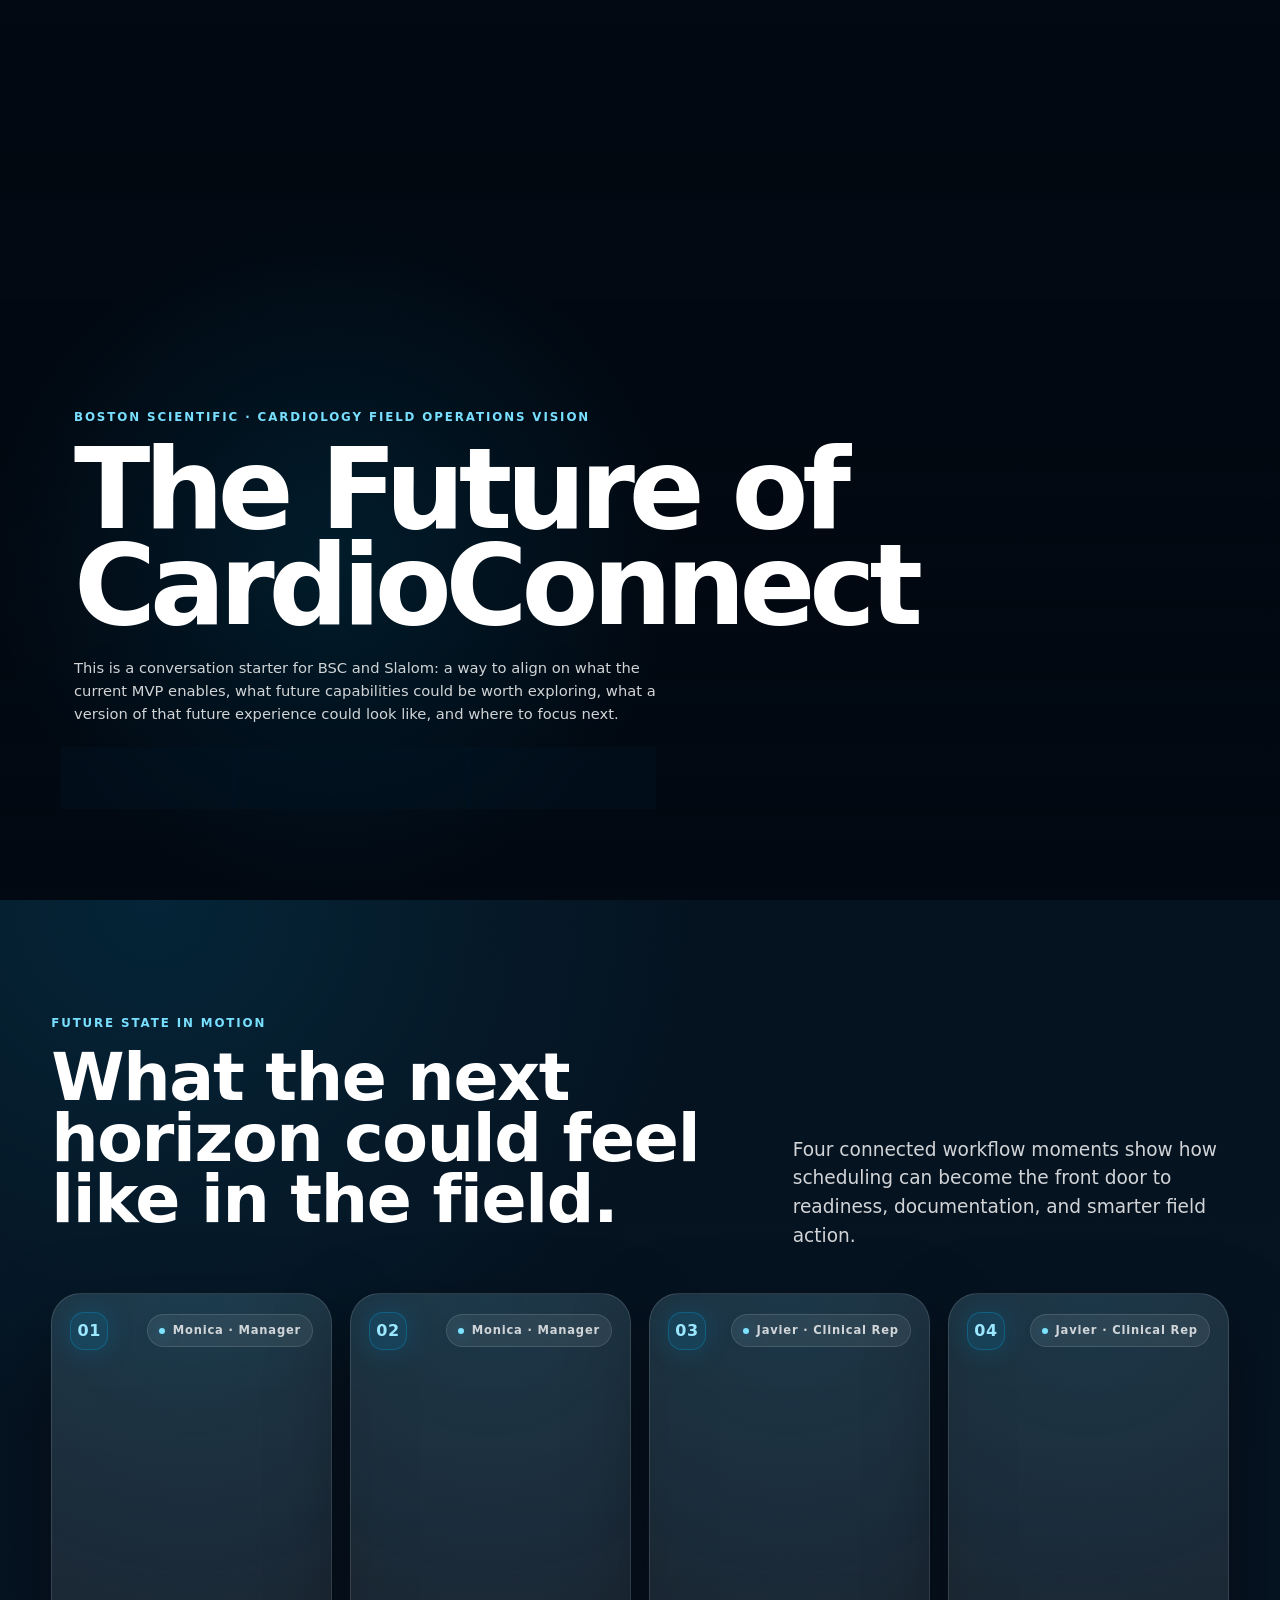
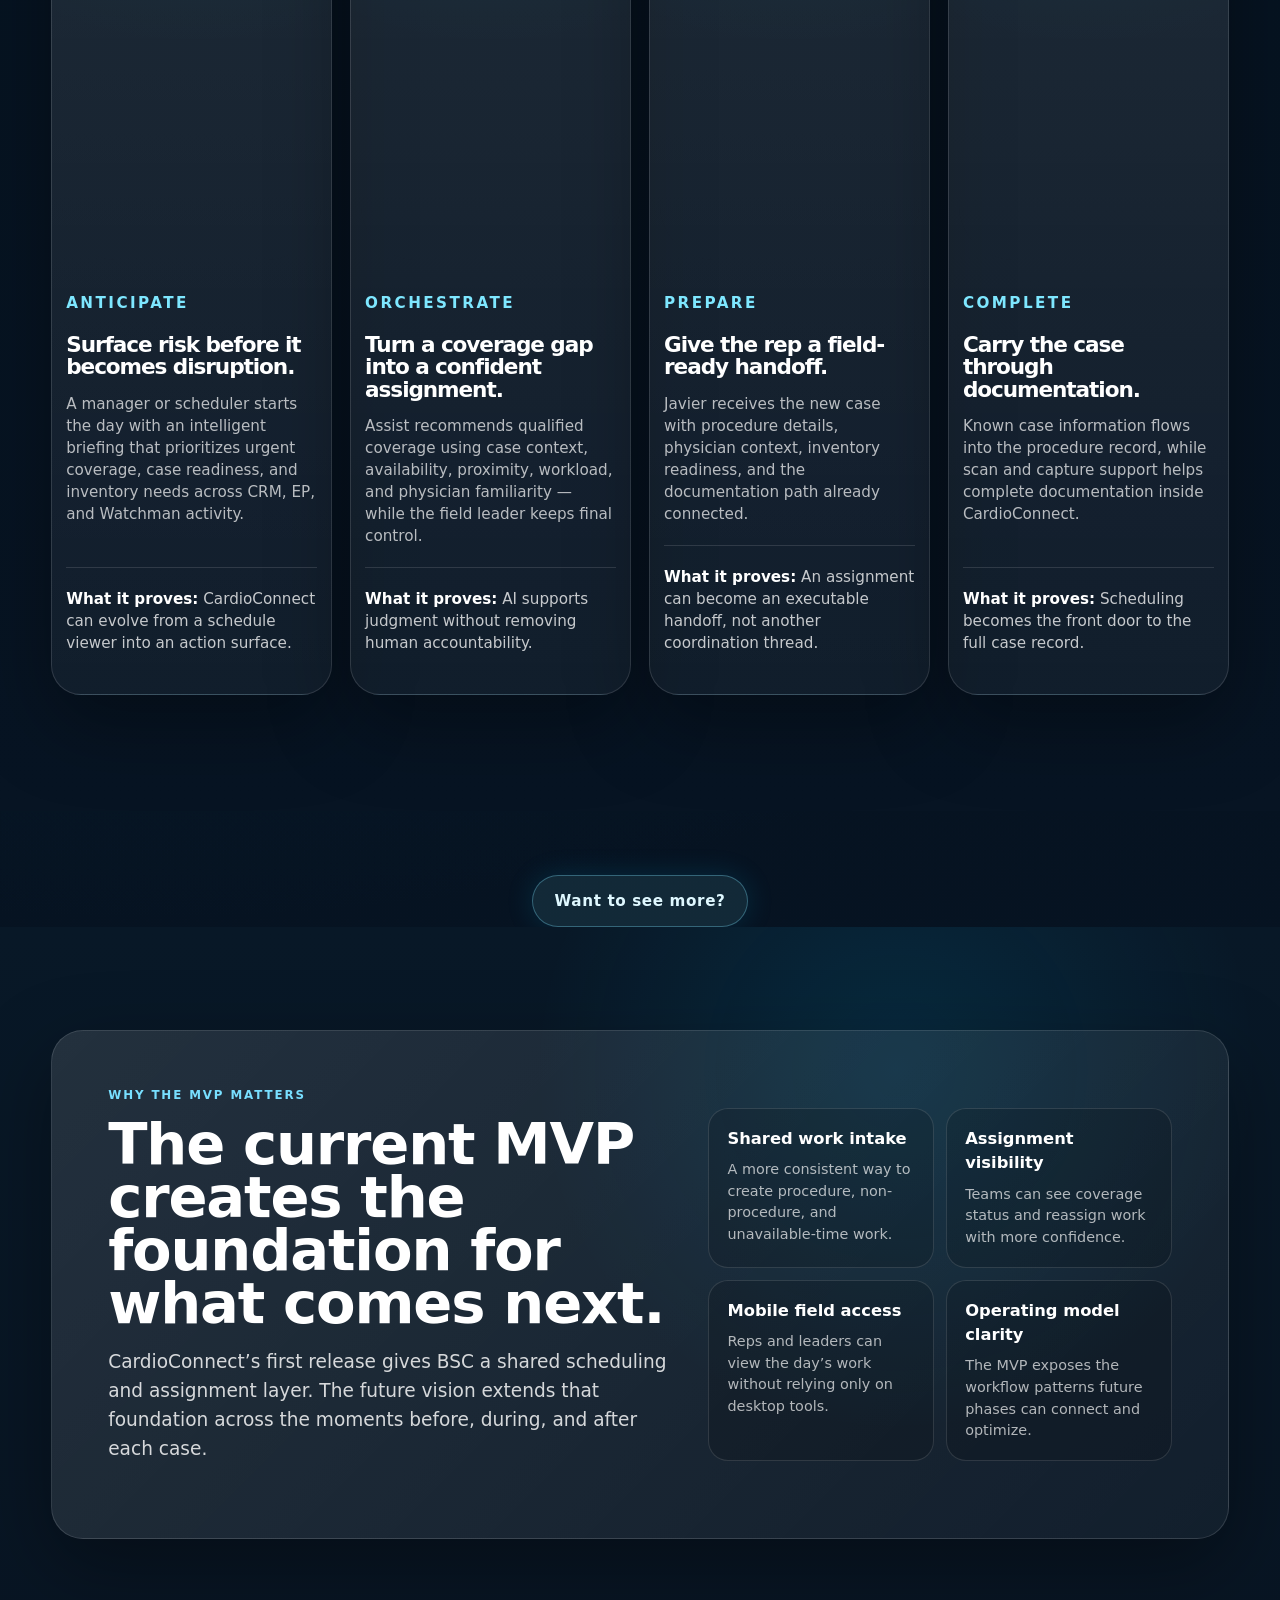
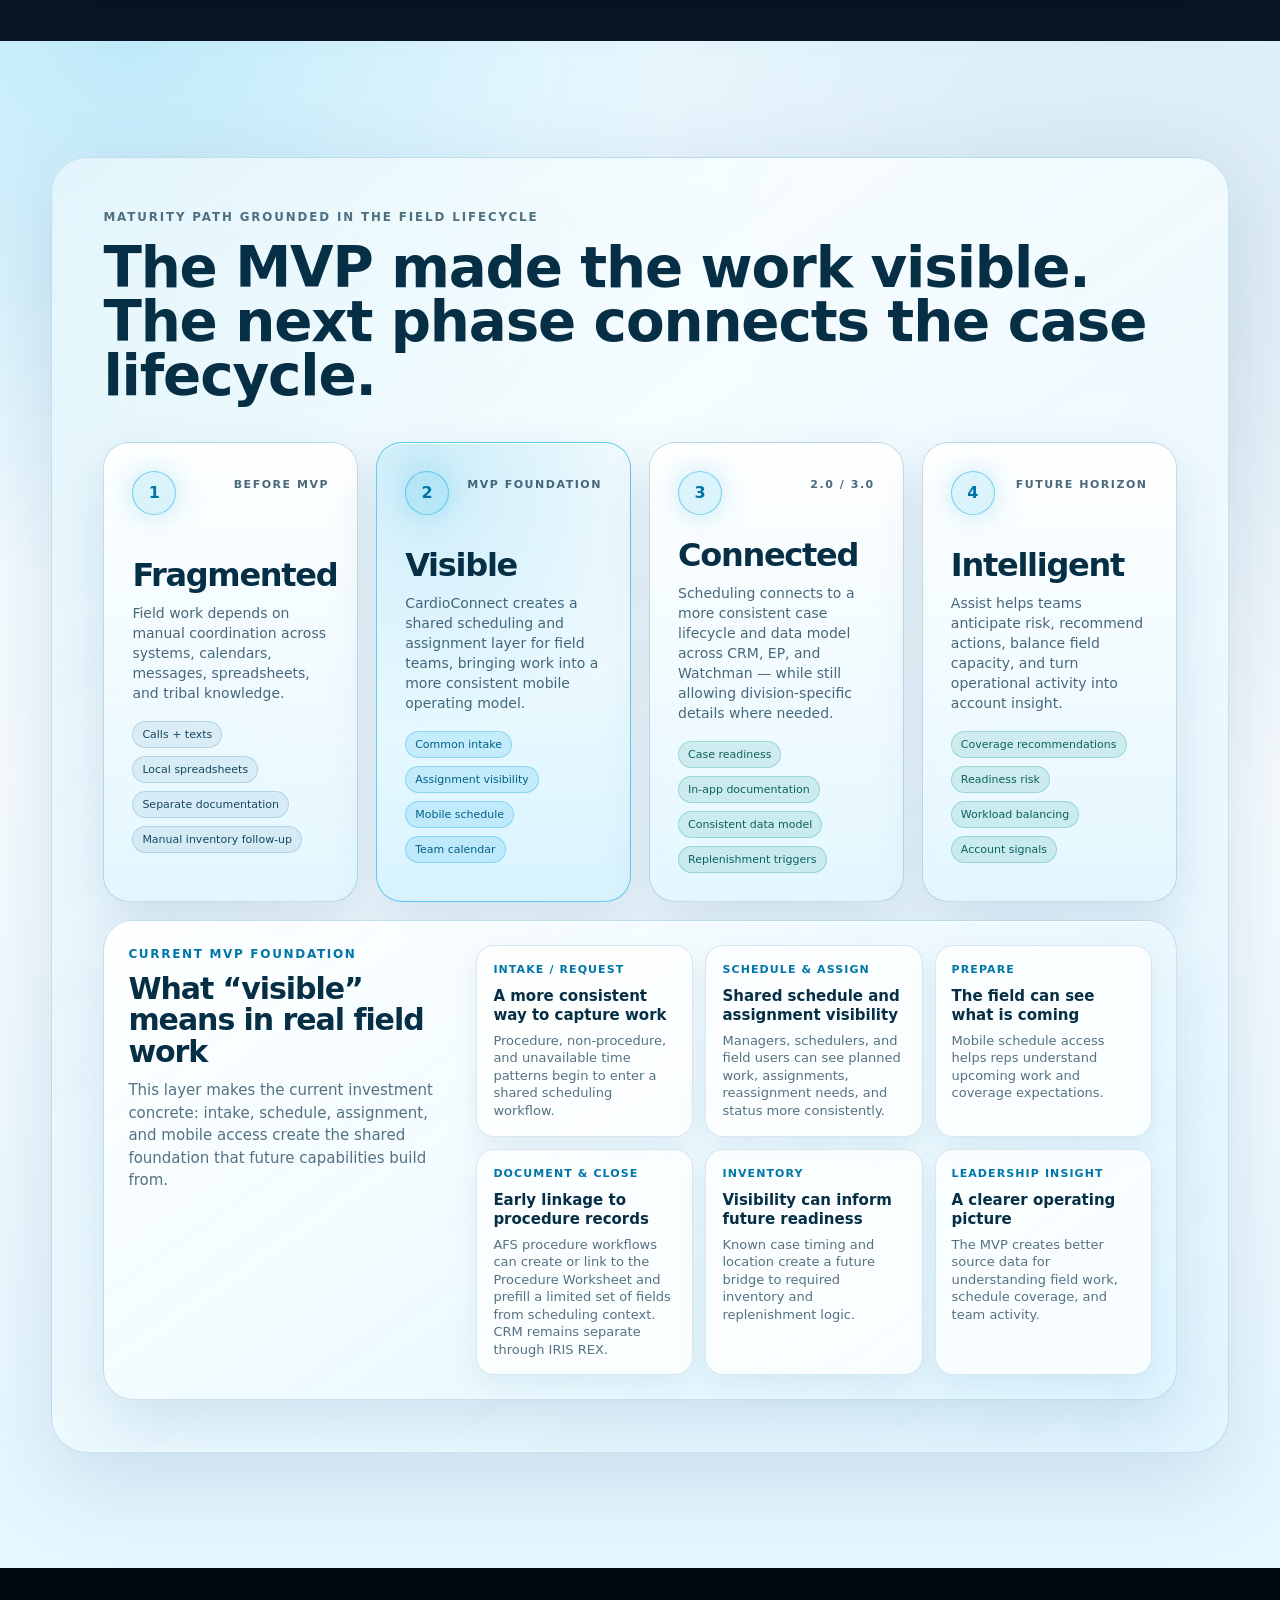
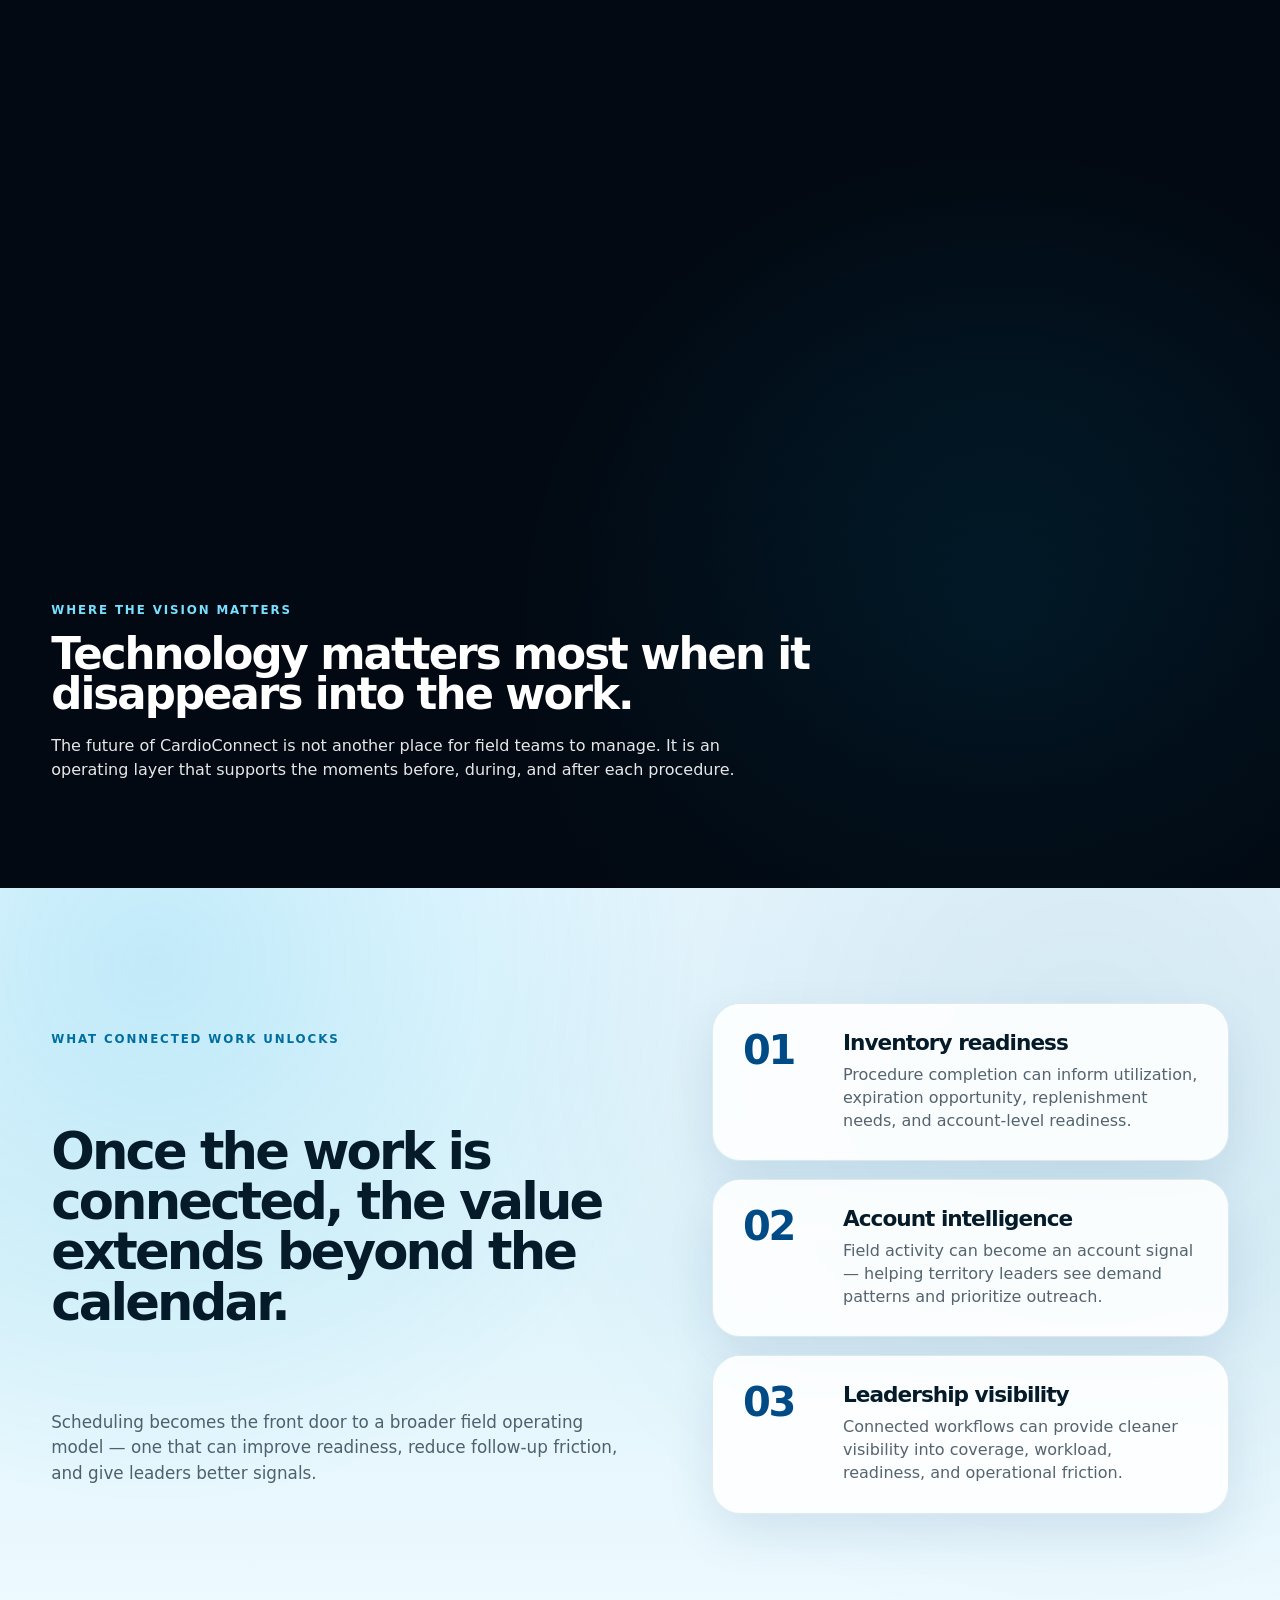
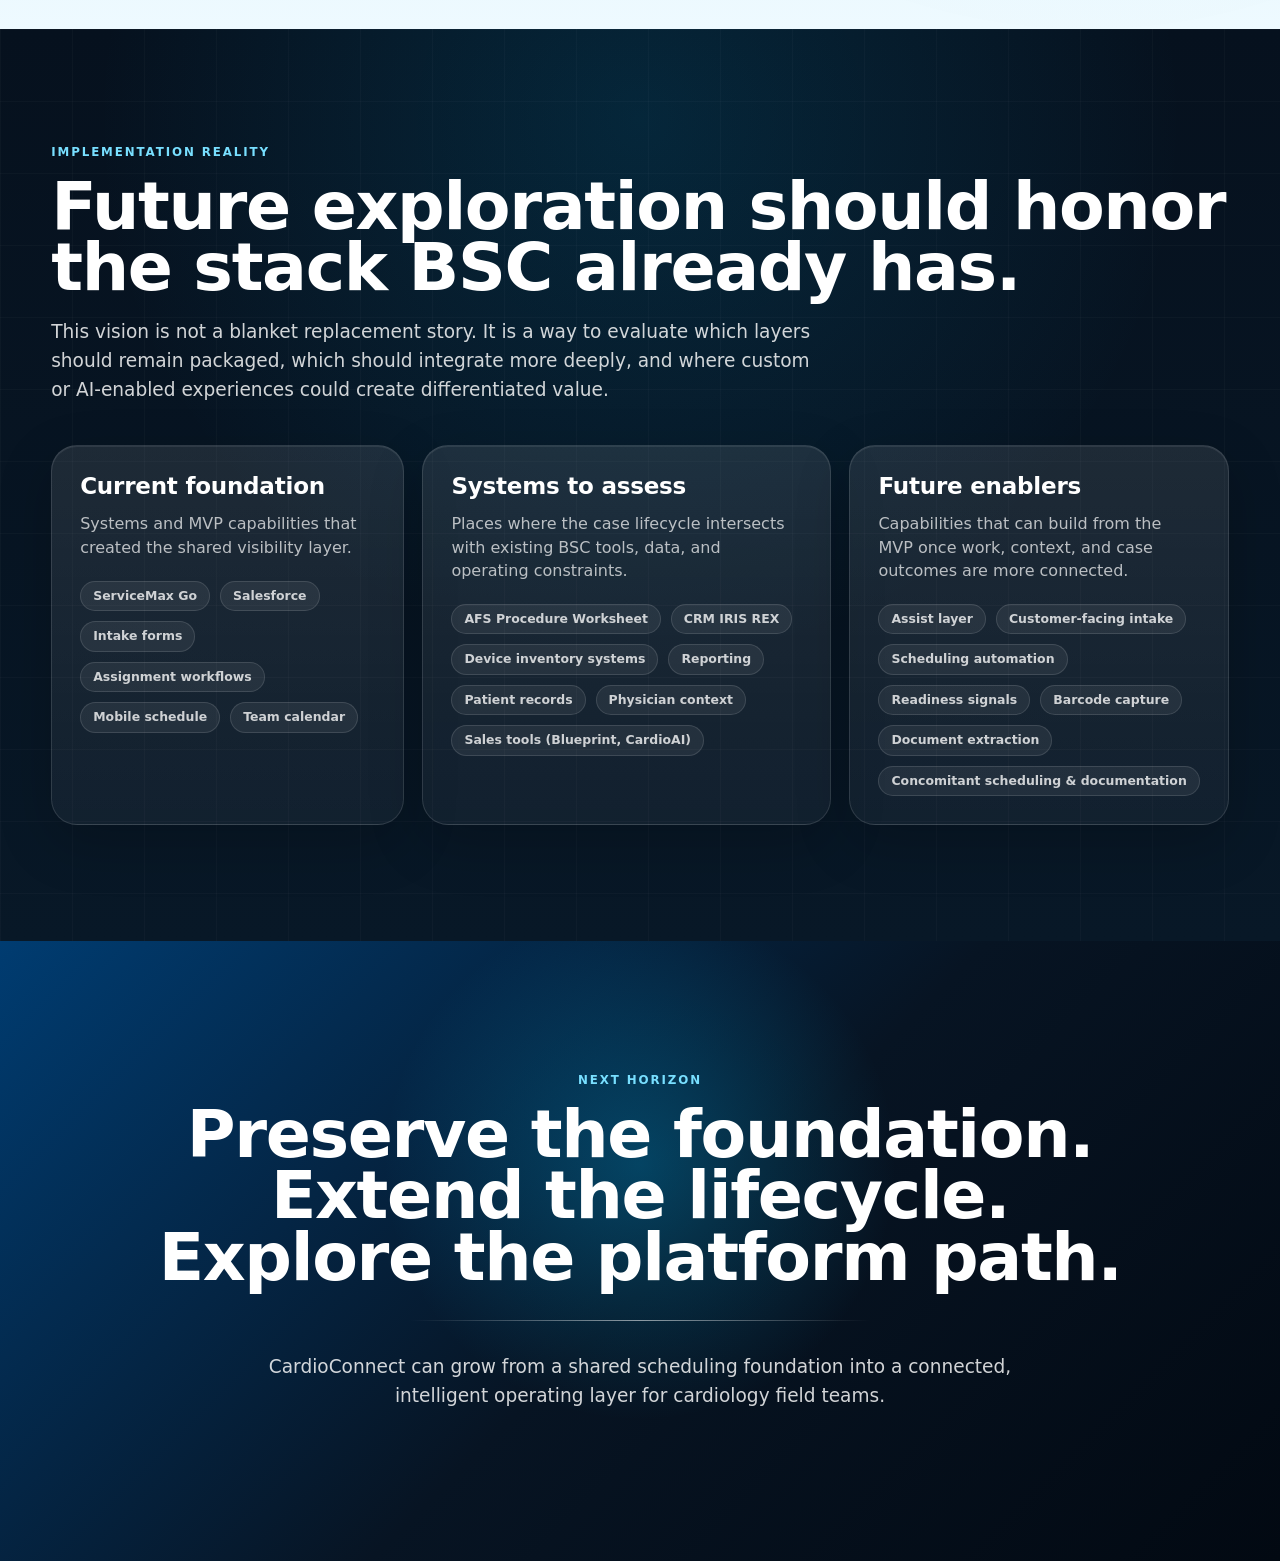
==== commit 2ef619a3: "updated subhead line" ====
--- a/archive/index_v5.html
+++ b/archive/index_v5.html
@@ -1947,7 +1947,7 @@
         <div class="hero-title-row">
           <p class="kicker">Boston Scientific · Cardiology field operations vision</p>
           <h1>The Future of CardioConnect</h1>
-          <p class="lead">From scheduling visibility to intelligent field operations.</p>
+          <p class="lead">This is a conversation starter for BSC and Slalom: a way to align on what the current MVP enables, what future capabilities could be worth exploring, what a version of that future experience could look like, and where to focus next.</p>
           <div class="hero-badges" aria-label="Vision themes">
             <span class="badge"><span class="badge-dot"></span>MVP foundation</span>
             <span class="badge"><span class="badge-dot"></span>Connected case lifecycle</span>
